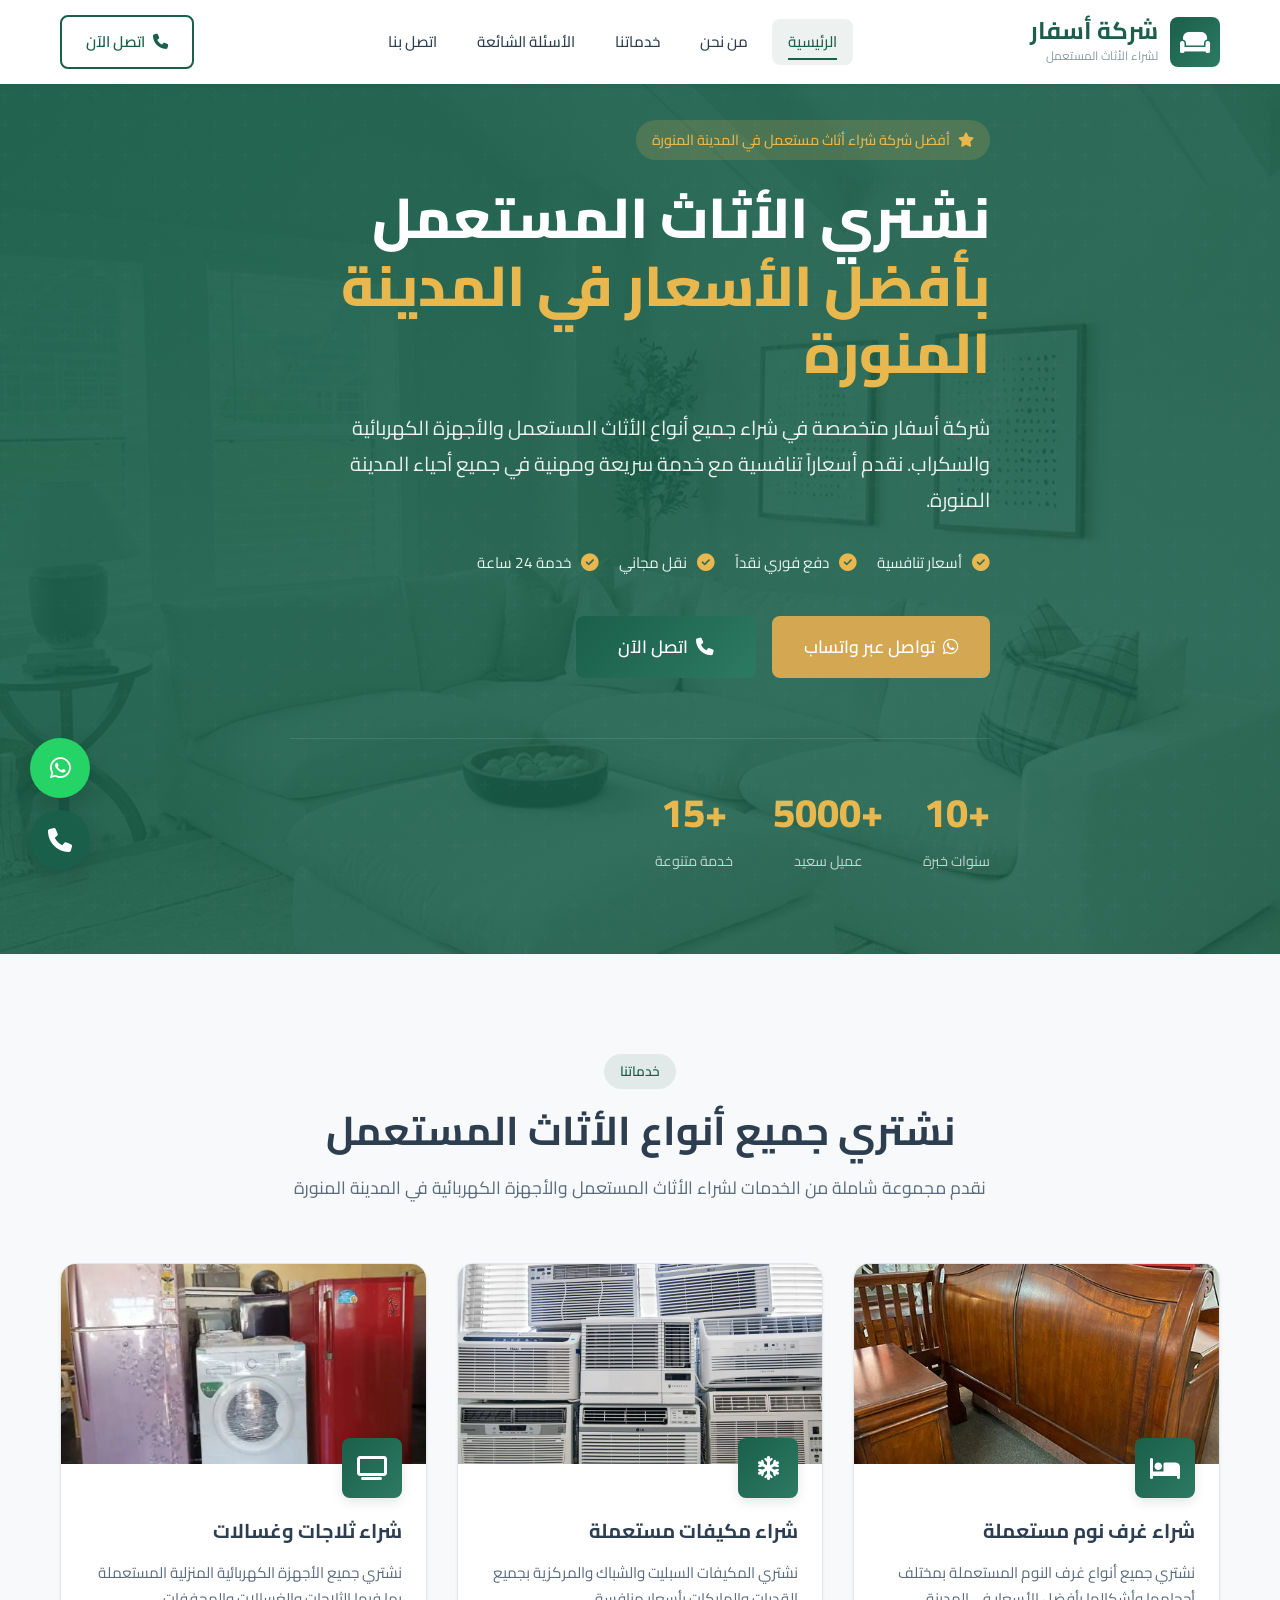
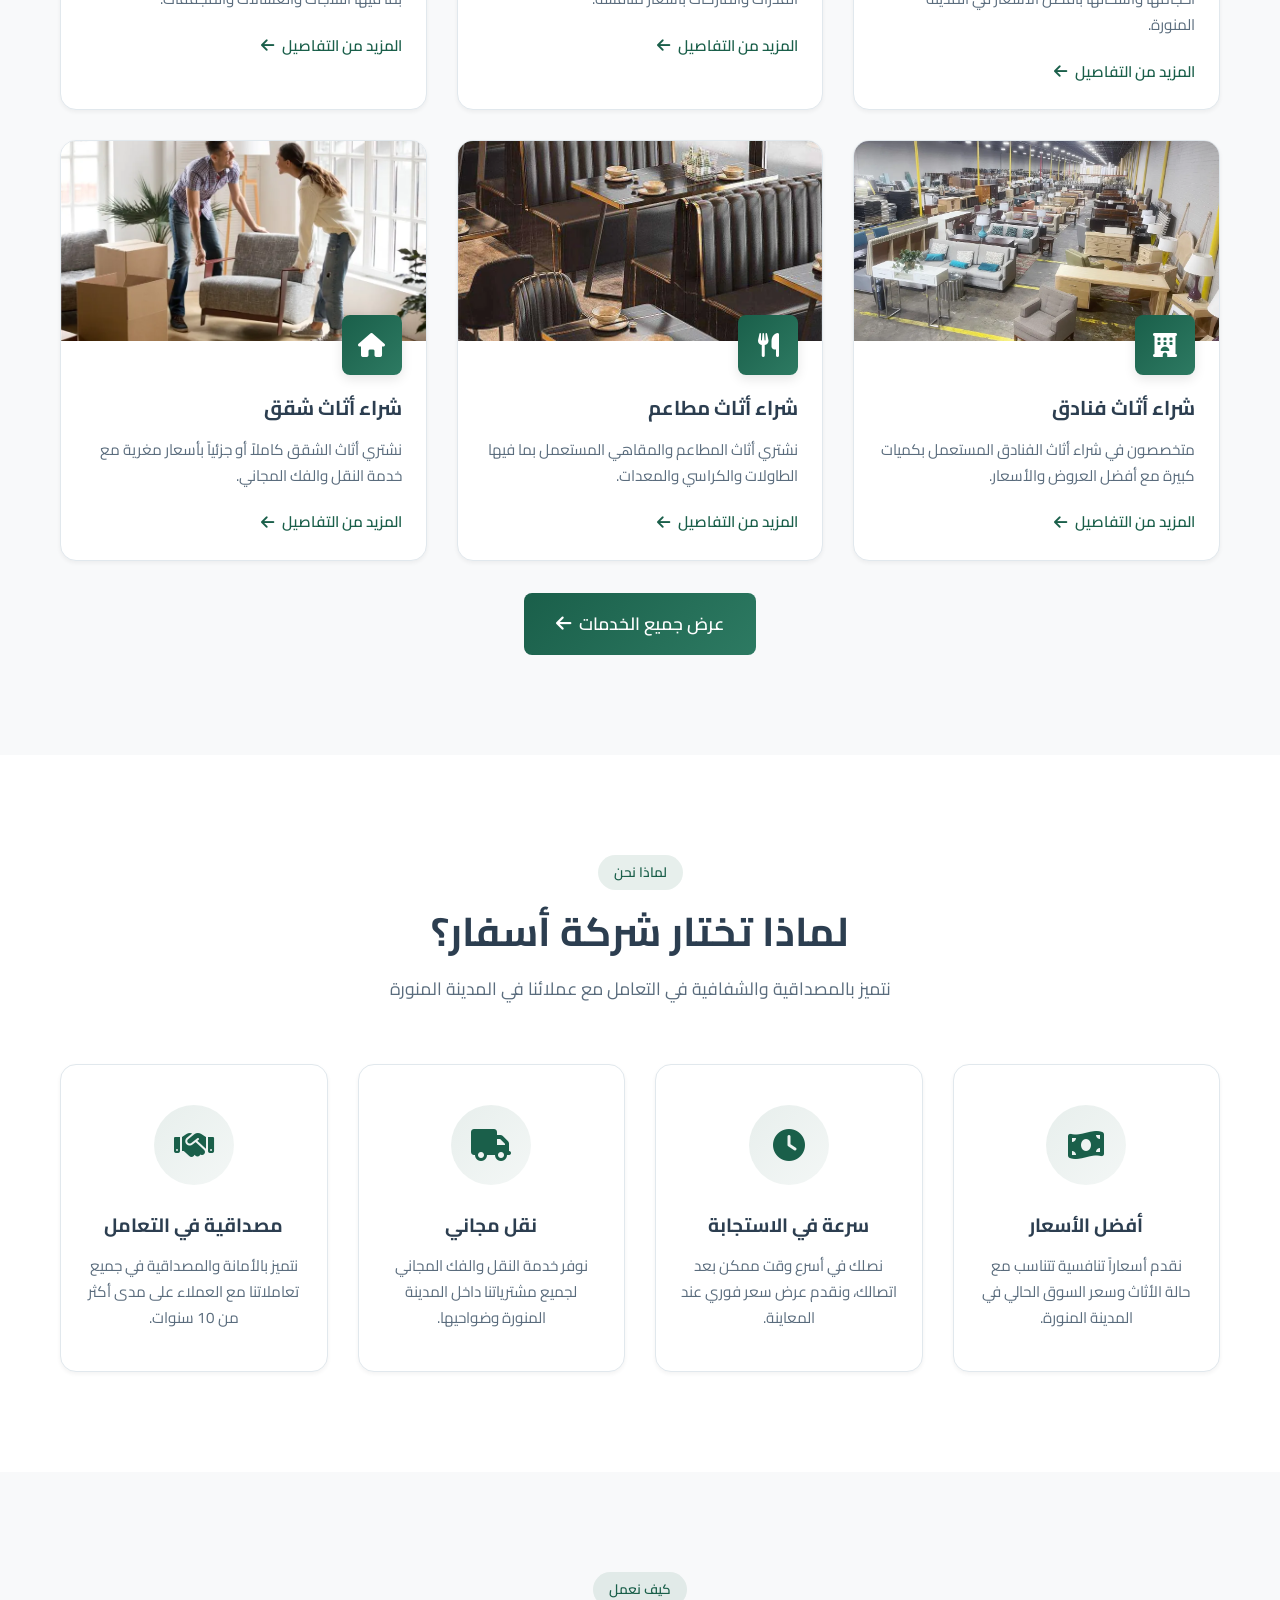
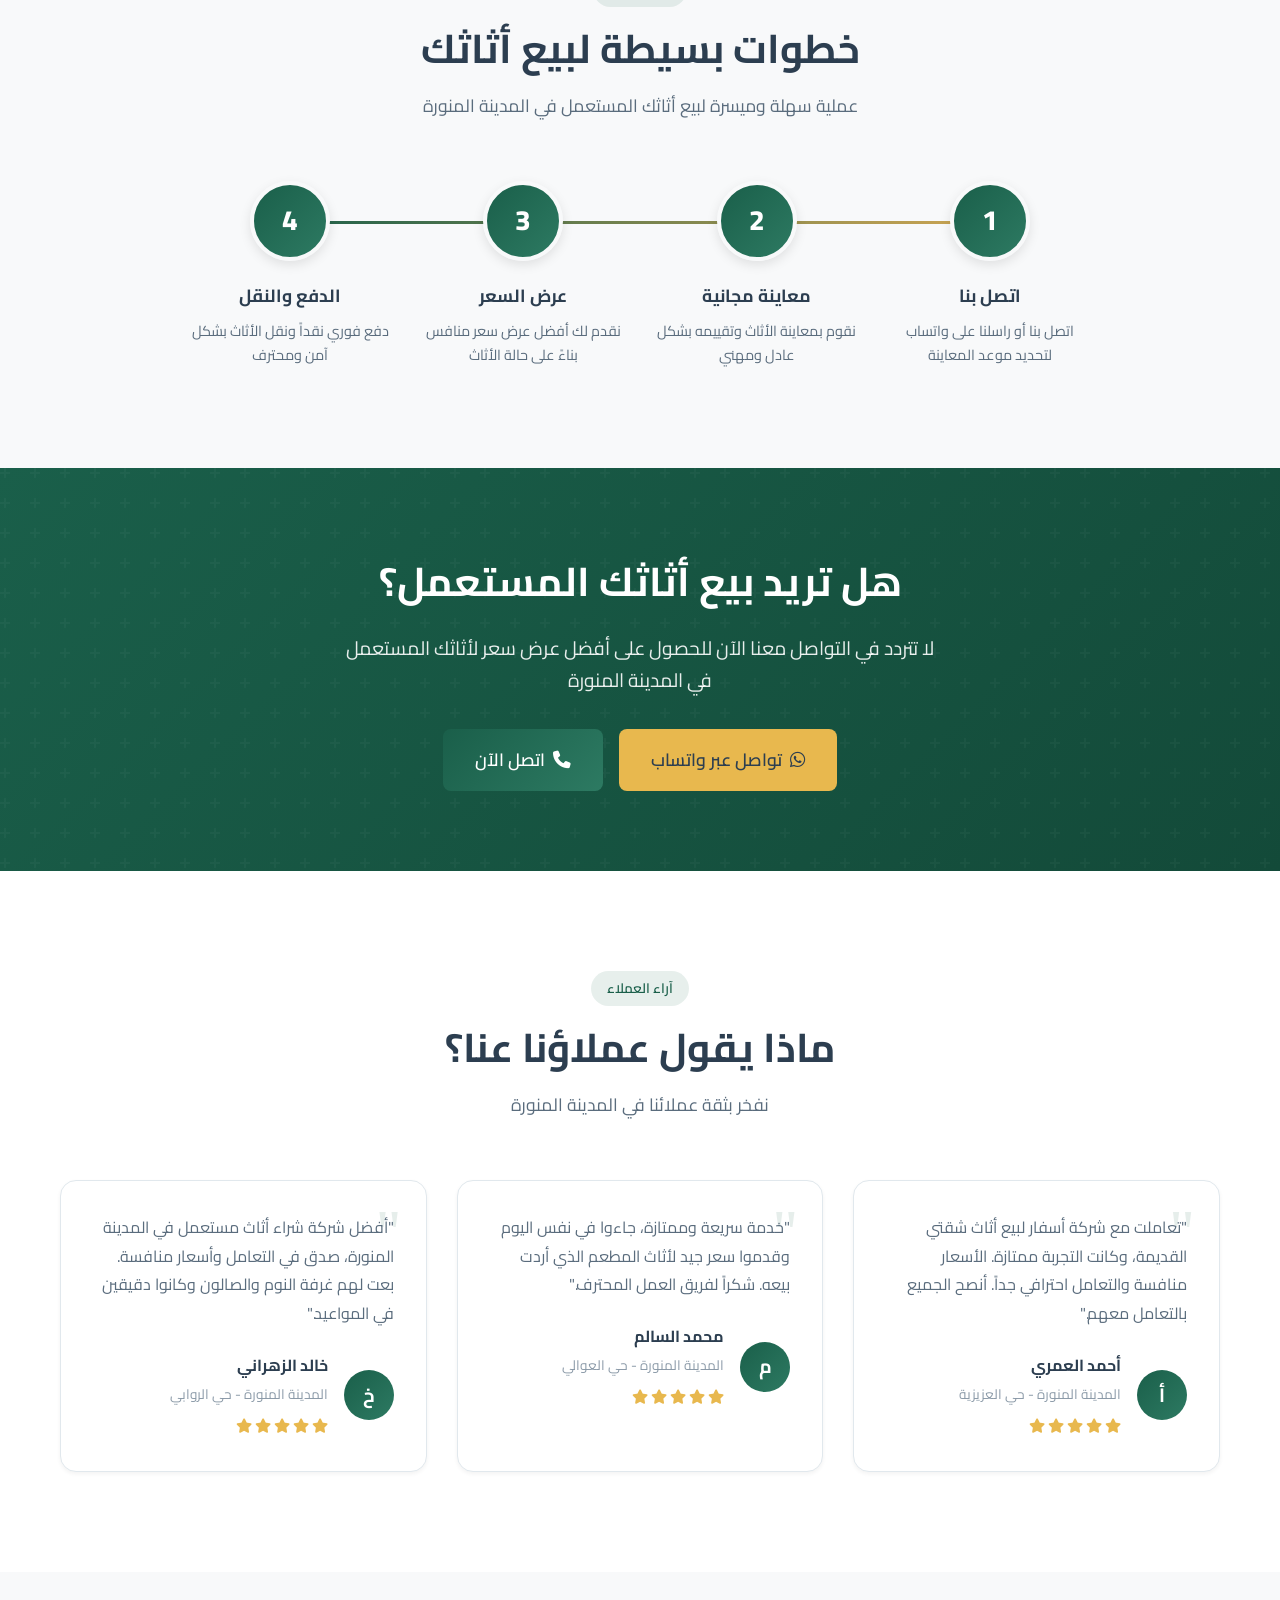
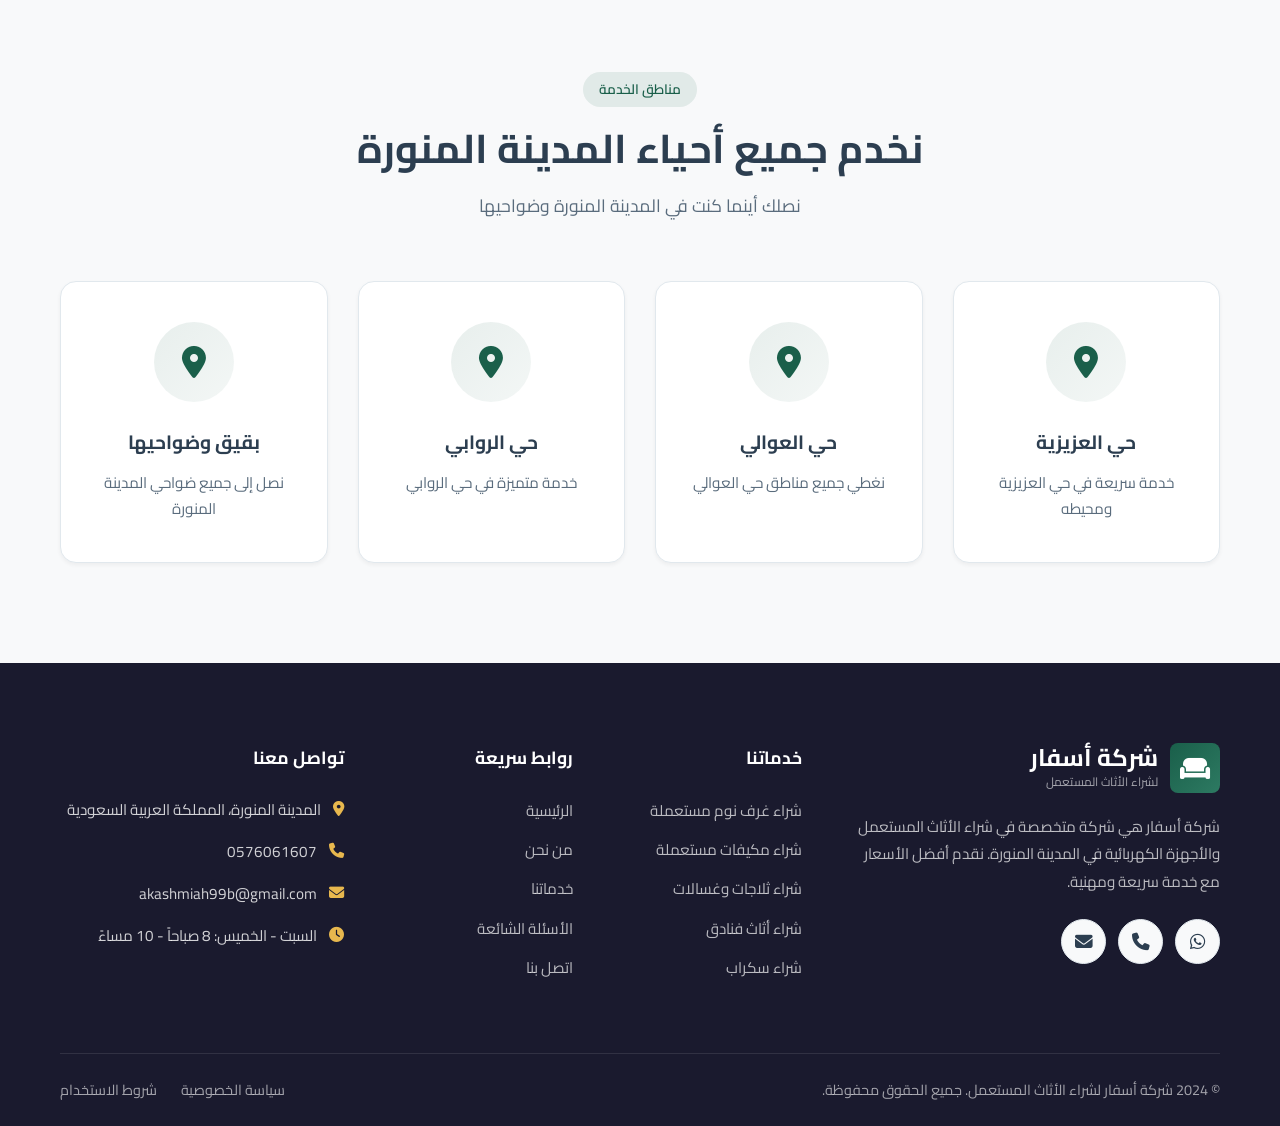
==== index.html @ 5efab9a1 "Uploaded by Sameh" ====
<!DOCTYPE html>

<html dir="rtl" lang="ar">
<head>
<!-- Basic Meta Tags -->
<meta charset="utf-8"/>
<meta content="width=device-width, initial-scale=1.0" name="viewport"/>
<meta content="شركة أسفار لشراء الأثاث المستعمل في المدينة المنورة - نشتري جميع أنواع الأثاث المستعمل والأجهزة الكهربائية بأفضل الأسعار. اتصل الآن للحصول على عرض سعر فوري." name="description"/>
<meta content="شراء أثاث مستعمل المدينة المنورة, شراء غرف نوم مستعملة, شراء مكيفات مستعملة, شراء ثلاجات, شراء أثاث فنادق, شراء سكراب, شركة أسفار" name="keywords"/>
<meta content="شركة أسفار لشراء الأثاث المستعمل" name="author"/>
<meta content="index, follow" name="robots"/>
<meta content="#1a5f4a" name="theme-color"/>
<!-- Canonical URL -->
<link href="https://asfar-furniture.com/" rel="canonical"/>
<!-- Hreflang -->
<link href="https://asfar-furniture.com/" hreflang="ar" rel="alternate"/>
<!-- Open Graph Meta Tags -->
<meta content="شركة أسفار | شراء الأثاث المستعمل في المدينة المنورة" property="og:title"/>
<meta content="نشتري جميع أنواع الأثاث المستعمل والأجهزة الكهربائية بأفضل الأسعار في المدينة المنورة. اتصل الآن للحصول على عرض سعر فوري." property="og:description"/>
<meta content="https://asfar-furniture.com/images/living-room-set.webp" property="og:image"/>
<meta content="https://asfar-furniture.com/" property="og:url"/>
<meta content="website" property="og:type"/>
<meta content="ar_SA" property="og:locale"/>
<meta content="شركة أسفار لشراء الأثاث المستعمل" property="og:site_name"/>
<!-- Twitter Card Meta Tags -->
<meta content="summary_large_image" name="twitter:card"/>
<meta content="شركة أسفار | شراء الأثاث المستعمل في المدينة المنورة" name="twitter:title"/>
<meta content="نشتري جميع أنواع الأثاث المستعمل والأجهزة الكهربائية بأفضل الأسعار في المدينة المنورة." name="twitter:description"/>
<meta content="https://asfar-furniture.com/images/living-room-set.webp" name="twitter:image"/>
<!-- Favicon -->
<link href="images/favicon-32x32.png" rel="icon" sizes="32x32" type="image/png"/>
<link href="images/favicon-16x16.png" rel="icon" sizes="16x16" type="image/png"/>
<link href="images/apple-touch-icon.png" rel="apple-touch-icon" sizes="180x180"/>
<link href="site.webmanifest" rel="manifest"/>
<!-- Title -->
<title>شركة أسفار | شراء الأثاث المستعمل في المدينة المنورة - أفضل الأسعار</title>
<!-- Google Fonts -->
<link href="https://fonts.googleapis.com" rel="preconnect"/>
<link crossorigin="" href="https://fonts.gstatic.com" rel="preconnect"/>
<link href="https://fonts.googleapis.com/css2?family=Cairo:wght@400;500;600;700;800&amp;display=swap" rel="stylesheet"/>
<!-- Font Awesome -->
<link href="https://cdnjs.cloudflare.com/ajax/libs/font-awesome/6.4.0/css/all.min.css" rel="stylesheet"/>
<!-- Stylesheet -->
<link href="css/style.css" rel="stylesheet"/>
<!-- Custom Font Styles -->
<style>
        body {
            font-family: 'Cairo', sans-serif;
        }
    </style>
<!-- Structured Data - LocalBusiness Schema -->
<script type="application/ld+json">
    {
        "@context": "https://schema.org",
        "@type": "LocalBusiness",
        "name": "شركة أسفار لشراء الأثاث المستعمل",
        "description": "نشتري جميع أنواع الأثاث المستعمل والأجهزة الكهربائية بأفضل الأسعار في المدينة المنورة",
        "url": "https://asfar-furniture.com",
        "telephone": "+966576061607",
        "email": "akashmiah99b@gmail.com",
        "address": {
            "@type": "PostalAddress",
            "addressLocality": "المدينة المنورة",
            "addressRegion": "منطقة المدينة المنورة",
            "addressCountry": "SA"
        },
        "geo": {
            "@type": "GeoCoordinates",
            "latitude": "24.5247",
            "longitude": "39.5692"
        },
        "image": "https://asfar-furniture.com/images/living-room-set.webp",
        "priceRange": "$$",
        "openingHours": "Mo-Sa 08:00-22:00",
        "areaServed": "المدينة المنورة وضواحيها",
        "serviceType": ["شراء الأثاث المستعمل", "شراء الأجهزة الكهربائية", "شراء السكراب"]
    }
    </script>
<!-- Structured Data - WebSite Schema -->
<script type="application/ld+json">
    {
        "@context": "https://schema.org",
        "@type": "WebSite",
        "name": "شركة أسفار لشراء الأثاث المستعمل",
        "url": "https://asfar-furniture.com",
    }
    </script>
</head>
<body>
<!-- Header -->
<header class="header">
<div class="container">
<div class="header-inner">
<a class="logo" href="index.html">
<div class="logo-icon">
<i class="fas fa-couch"></i>
</div>
<div class="logo-text">
<span class="logo-title">شركة أسفار</span>
<span class="logo-subtitle">لشراء الأثاث المستعمل</span>
</div>
</a>
<nav class="nav-menu">
<a class="nav-link active" href="index.html">الرئيسية</a>
<a class="nav-link" href="pages/about.html">من نحن</a>
<a class="nav-link" href="pages/services.html">خدماتنا</a>
<a class="nav-link" href="pages/faq.html">الأسئلة الشائعة</a>
<a class="nav-link" href="pages/contact.html">اتصل بنا</a>
</nav>
<div class="header-cta">
<a class="btn btn-outline" href="tel:+966576061607">
<i class="fas fa-phone"></i>
<span>اتصل الآن</span>
</a>
</div>
<button aria-label="فتح القائمة" class="menu-toggle">
<span></span>
<span></span>
<span></span>
</button>
</div>
</div>
</header>
<!-- Hero Section -->
<section class="hero">
<div class="container">
<div class="hero-content">
<div class="hero-badge">
<i class="fas fa-star"></i>
<span>أفضل شركة شراء أثاث مستعمل في المدينة المنورة</span>
</div>
<h1 class="hero-title">
                    نشتري الأثاث المستعمل<br/>
<span>بأفضل الأسعار في المدينة المنورة</span>
</h1>
<p class="hero-description">
                    شركة أسفار متخصصة في شراء جميع أنواع الأثاث المستعمل والأجهزة الكهربائية والسكراب. 
                    نقدم أسعاراً تنافسية مع خدمة سريعة ومهنية في جميع أحياء المدينة المنورة.
                </p>
<div class="hero-features">
<div class="hero-feature">
<i class="fas fa-check-circle"></i>
<span>أسعار تنافسية</span>
</div>
<div class="hero-feature">
<i class="fas fa-check-circle"></i>
<span>دفع فوري نقداً</span>
</div>
<div class="hero-feature">
<i class="fas fa-check-circle"></i>
<span>نقل مجاني</span>
</div>
<div class="hero-feature">
<i class="fas fa-check-circle"></i>
<span>خدمة 24 ساعة</span>
</div>
</div>
<div class="hero-buttons">
<a class="btn btn-secondary btn-large" href="https://wa.me/966576061607" target="_blank">
<i class="fab fa-whatsapp"></i>
<span>تواصل عبر واتساب</span>
</a>
<a class="btn btn-primary btn-large" href="tel:+966576061607">
<i class="fas fa-phone"></i>
<span>اتصل الآن</span>
</a>
</div>
<div class="hero-stats">
<div class="hero-stat">
<span class="hero-stat-number">+10</span>
<span class="hero-stat-label">سنوات خبرة</span>
</div>
<div class="hero-stat">
<span class="hero-stat-number">+5000</span>
<span class="hero-stat-label">عميل سعيد</span>
</div>
<div class="hero-stat">
<span class="hero-stat-number">+15</span>
<span class="hero-stat-label">خدمة متنوعة</span>
</div>
</div>
</div>
</div>
</section>
<!-- Services Section -->
<section class="section services-section" id="services">
<div class="container">
<div class="section-header animate-on-scroll">
<span class="section-label">خدماتنا</span>
<h2 class="section-title">نشتري جميع أنواع الأثاث المستعمل</h2>
<p class="section-description">
                    نقدم مجموعة شاملة من الخدمات لشراء الأثاث المستعمل والأجهزة الكهربائية في المدينة المنورة
                </p>
</div>
<div class="services-grid">
<!-- Service 1 -->
<article class="service-card animate-on-scroll">
<div class="service-image">
<img alt="شراء غرف نوم مستعملة في المدينة المنورة - شراء اثاث مستعمل في المدينة المنورة" height="200" src="images/bedroom-furniture.webp" width="400"/>
</div>
<div class="service-content">
<div class="service-icon">
<i class="fas fa-bed"></i>
</div>
<h3 class="service-title">شراء غرف نوم مستعملة</h3>
<p class="service-description">
                            نشتري جميع أنواع غرف النوم المستعملة بمختلف أحجامها وأشكالها بأفضل الأسعار في المدينة المنورة.
                        </p>
<a class="service-link" href="pages/bedroom-furniture.html">
<span>المزيد من التفاصيل</span>
<i class="fas fa-arrow-left"></i>
</a>
</div>
</article>
<!-- Service 2 -->
<article class="service-card animate-on-scroll">
<div class="service-image">
<img alt="شراء مكيفات مستعملة في المدينة المنورة - شراء اثاث مستعمل في المدينة المنورة" height="200" src="images/air-conditioners.webp" width="400"/>
</div>
<div class="service-content">
<div class="service-icon">
<i class="fas fa-snowflake"></i>
</div>
<h3 class="service-title">شراء مكيفات مستعملة</h3>
<p class="service-description">
                            نشتري المكيفات السبليت والشباك والمركزية بجميع القدرات والماركات بأسعار منافسة.
                        </p>
<a class="service-link" href="pages/air-conditioners.html">
<span>المزيد من التفاصيل</span>
<i class="fas fa-arrow-left"></i>
</a>
</div>
</article>
<!-- Service 3 -->
<article class="service-card animate-on-scroll">
<div class="service-image">
<img alt="شراء ثلاجات وغسالات مستعملة في المدينة المنورة - شراء اثاث مستعمل في المدينة المنورة" height="200" src="images/appliances.webp" width="400"/>
</div>
<div class="service-content">
<div class="service-icon">
<i class="fas fa-tv"></i>
</div>
<h3 class="service-title">شراء ثلاجات وغسالات</h3>
<p class="service-description">
                            نشتري جميع الأجهزة الكهربائية المنزلية المستعملة بما فيها الثلاجات والغسالات والمجففات.
                        </p>
<a class="service-link" href="pages/appliances.html">
<span>المزيد من التفاصيل</span>
<i class="fas fa-arrow-left"></i>
</a>
</div>
</article>
<!-- Service 4 -->
<article class="service-card animate-on-scroll">
<div class="service-image">
<img alt="شراء أثاث فنادق في المدينة المنورة - شراء اثاث مستعمل في المدينة المنورة" height="200" loading="lazy" src="images/hotel-furniture.webp" width="400"/>
</div>
<div class="service-content">
<div class="service-icon">
<i class="fas fa-hotel"></i>
</div>
<h3 class="service-title">شراء أثاث فنادق</h3>
<p class="service-description">
                            متخصصون في شراء أثاث الفنادق المستعمل بكميات كبيرة مع أفضل العروض والأسعار.
                        </p>
<a class="service-link" href="pages/hotel-furniture.html">
<span>المزيد من التفاصيل</span>
<i class="fas fa-arrow-left"></i>
</a>
</div>
</article>
<!-- Service 5 -->
<article class="service-card animate-on-scroll">
<div class="service-image">
<img alt="شراء أثاث مطاعم في المدينة المنورة - شراء اثاث مستعمل في المدينة المنورة" height="200" loading="lazy" src="images/restaurant-furniture.webp" width="400"/>
</div>
<div class="service-content">
<div class="service-icon">
<i class="fas fa-utensils"></i>
</div>
<h3 class="service-title">شراء أثاث مطاعم</h3>
<p class="service-description">
                            نشتري أثاث المطاعم والمقاهي المستعمل بما فيها الطاولات والكراسي والمعدات.
                        </p>
<a class="service-link" href="pages/restaurant-furniture.html">
<span>المزيد من التفاصيل</span>
<i class="fas fa-arrow-left"></i>
</a>
</div>
</article>
<!-- Service 6 -->
<article class="service-card animate-on-scroll">
<div class="service-image">
<img alt="شراء أثاث شقق في المدينة المنورة - شراء اثاث مستعمل في المدينة المنورة" height="200" loading="lazy" src="images/apartment-furniture.webp" width="400"/>
</div>
<div class="service-content">
<div class="service-icon">
<i class="fas fa-home"></i>
</div>
<h3 class="service-title">شراء أثاث شقق</h3>
<p class="service-description">
                            نشتري أثاث الشقق كاملاً أو جزئياً بأسعار مغرية مع خدمة النقل والفك المجاني.
                        </p>
<a class="service-link" href="pages/apartment-furniture.html">
<span>المزيد من التفاصيل</span>
<i class="fas fa-arrow-left"></i>
</a>
</div>
</article>
</div>
<div class="text-center mt-4">
<a class="btn btn-primary btn-large" href="pages/services.html">
<span>عرض جميع الخدمات</span>
<i class="fas fa-arrow-left"></i>
</a>
</div>
</div>
</section>
<!-- Why Choose Us Section -->
<section class="section">
<div class="container">
<div class="section-header animate-on-scroll">
<span class="section-label">لماذا نحن</span>
<h2 class="section-title">لماذا تختار شركة أسفار؟</h2>
<p class="section-description">
                    نتميز بالمصداقية والشفافية في التعامل مع عملائنا في المدينة المنورة
                </p>
</div>
<div class="why-us-grid">
<div class="why-us-card animate-on-scroll">
<div class="why-us-icon">
<i class="fas fa-money-bill-wave"></i>
</div>
<h3 class="why-us-title">أفضل الأسعار</h3>
<p class="why-us-description">
                        نقدم أسعاراً تنافسية تتناسب مع حالة الأثاث وسعر السوق الحالي في المدينة المنورة.
                    </p>
</div>
<div class="why-us-card animate-on-scroll">
<div class="why-us-icon">
<i class="fas fa-clock"></i>
</div>
<h3 class="why-us-title">سرعة في الاستجابة</h3>
<p class="why-us-description">
                        نصلك في أسرع وقت ممكن بعد اتصالك، ونقدم عرض سعر فوري عند المعاينة.
                    </p>
</div>
<div class="why-us-card animate-on-scroll">
<div class="why-us-icon">
<i class="fas fa-truck"></i>
</div>
<h3 class="why-us-title">نقل مجاني</h3>
<p class="why-us-description">
                        نوفر خدمة النقل والفك المجاني لجميع مشترياتنا داخل المدينة المنورة وضواحيها.
                    </p>
</div>
<div class="why-us-card animate-on-scroll">
<div class="why-us-icon">
<i class="fas fa-handshake"></i>
</div>
<h3 class="why-us-title">مصداقية في التعامل</h3>
<p class="why-us-description">
                        نتميز بالأمانة والمصداقية في جميع تعاملاتنا مع العملاء على مدى أكثر من 10 سنوات.
                    </p>
</div>
</div>
</div>
</section>
<!-- Process Section -->
<section class="section process-section">
<div class="container">
<div class="section-header animate-on-scroll">
<span class="section-label">كيف نعمل</span>
<h2 class="section-title">خطوات بسيطة لبيع أثاثك</h2>
<p class="section-description">
                    عملية سهلة وميسرة لبيع أثاثك المستعمل في المدينة المنورة
                </p>
</div>
<div class="process-steps">
<div class="process-step animate-on-scroll">
<div class="process-step-number">1</div>
<h3 class="process-step-title">اتصل بنا</h3>
<p class="process-step-description">اتصل بنا أو راسلنا على واتساب لتحديد موعد المعاينة</p>
</div>
<div class="process-step animate-on-scroll">
<div class="process-step-number">2</div>
<h3 class="process-step-title">معاينة مجانية</h3>
<p class="process-step-description">نقوم بمعاينة الأثاث وتقييمه بشكل عادل ومهني</p>
</div>
<div class="process-step animate-on-scroll">
<div class="process-step-number">3</div>
<h3 class="process-step-title">عرض السعر</h3>
<p class="process-step-description">نقدم لك أفضل عرض سعر منافس بناءً على حالة الأثاث</p>
</div>
<div class="process-step animate-on-scroll">
<div class="process-step-number">4</div>
<h3 class="process-step-title">الدفع والنقل</h3>
<p class="process-step-description">دفع فوري نقداً ونقل الأثاث بشكل آمن ومحترف</p>
</div>
</div>
</div>
</section>
<!-- CTA Section -->
<section class="cta-section">
<div class="container">
<div class="cta-content">
<h2 class="cta-title">هل تريد بيع أثاثك المستعمل؟</h2>
<p class="cta-description">
                    لا تتردد في التواصل معنا الآن للحصول على أفضل عرض سعر لأثاثك المستعمل في المدينة المنورة
                </p>
<div class="cta-buttons">
<a class="btn btn-secondary btn-large" href="https://wa.me/966576061607" target="_blank">
<i class="fab fa-whatsapp"></i>
<span>تواصل عبر واتساب</span>
</a>
<a class="btn btn-primary btn-large" href="tel:+966576061607">
<i class="fas fa-phone"></i>
<span>اتصل الآن</span>
</a>
</div>
</div>
</div>
</section>
<!-- Testimonials Section -->
<section class="section">
<div class="container">
<div class="section-header animate-on-scroll">
<span class="section-label">آراء العملاء</span>
<h2 class="section-title">ماذا يقول عملاؤنا عنا؟</h2>
<p class="section-description">
                    نفخر بثقة عملائنا في المدينة المنورة
                </p>
</div>
<div class="testimonials-grid">
<article class="testimonial-card animate-on-scroll">
<p class="testimonial-text">
                        "تعاملت مع شركة أسفار لبيع أثاث شقتي القديمة، وكانت التجربة ممتازة. الأسعار منافسة والتعامل احترافي جداً. أنصح الجميع بالتعامل معهم."
                    </p>
<div class="testimonial-author">
<div class="testimonial-avatar">أ</div>
<div class="testimonial-info">
<h4>أحمد العمري</h4>
<p>المدينة المنورة - حي العزيزية</p>
<div class="testimonial-rating">
<i class="fas fa-star"></i>
<i class="fas fa-star"></i>
<i class="fas fa-star"></i>
<i class="fas fa-star"></i>
<i class="fas fa-star"></i>
</div>
</div>
</div>
</article>
<article class="testimonial-card animate-on-scroll">
<p class="testimonial-text">
                        "خدمة سريعة وممتازة، جاءوا في نفس اليوم وقدموا سعر جيد لأثاث المطعم الذي أردت بيعه. شكراً لفريق العمل المحترف."
                    </p>
<div class="testimonial-author">
<div class="testimonial-avatar">م</div>
<div class="testimonial-info">
<h4>محمد السالم</h4>
<p>المدينة المنورة - حي العوالي</p>
<div class="testimonial-rating">
<i class="fas fa-star"></i>
<i class="fas fa-star"></i>
<i class="fas fa-star"></i>
<i class="fas fa-star"></i>
<i class="fas fa-star"></i>
</div>
</div>
</div>
</article>
<article class="testimonial-card animate-on-scroll">
<p class="testimonial-text">
                        "أفضل شركة شراء أثاث مستعمل في المدينة المنورة، صدق في التعامل وأسعار منافسة. بعت لهم غرفة النوم والصالون وكانوا دقيقين في المواعيد."
                    </p>
<div class="testimonial-author">
<div class="testimonial-avatar">خ</div>
<div class="testimonial-info">
<h4>خالد الزهراني</h4>
<p>المدينة المنورة - حي الروابي</p>
<div class="testimonial-rating">
<i class="fas fa-star"></i>
<i class="fas fa-star"></i>
<i class="fas fa-star"></i>
<i class="fas fa-star"></i>
<i class="fas fa-star"></i>
</div>
</div>
</div>
</article>
</div>
</div>
</section>
<!-- Coverage Areas Section -->
<section class="section" style="background: var(--bg-light);">
<div class="container">
<div class="section-header animate-on-scroll">
<span class="section-label">مناطق الخدمة</span>
<h2 class="section-title">نخدم جميع أحياء المدينة المنورة</h2>
<p class="section-description">
                    نصلك أينما كنت في المدينة المنورة وضواحيها
                </p>
</div>
<div class="why-us-grid">
<div class="why-us-card animate-on-scroll">
<div class="why-us-icon">
<i class="fas fa-map-marker-alt"></i>
</div>
<h3 class="why-us-title">حي العزيزية</h3>
<p class="why-us-description">خدمة سريعة في حي العزيزية ومحيطه</p>
</div>
<div class="why-us-card animate-on-scroll">
<div class="why-us-icon">
<i class="fas fa-map-marker-alt"></i>
</div>
<h3 class="why-us-title">حي العوالي</h3>
<p class="why-us-description">نغطي جميع مناطق حي العوالي</p>
</div>
<div class="why-us-card animate-on-scroll">
<div class="why-us-icon">
<i class="fas fa-map-marker-alt"></i>
</div>
<h3 class="why-us-title">حي الروابي</h3>
<p class="why-us-description">خدمة متميزة في حي الروابي</p>
</div>
<div class="why-us-card animate-on-scroll">
<div class="why-us-icon">
<i class="fas fa-map-marker-alt"></i>
</div>
<h3 class="why-us-title">بقيق وضواحيها</h3>
<p class="why-us-description">نصل إلى جميع ضواحي المدينة المنورة</p>
</div>
</div>
</div>
</section>
<!-- Footer -->
<footer class="footer">
<div class="container">
<div class="footer-grid">
<div>
<div class="footer-logo">
<a class="logo" href="index.html">
<div class="logo-icon">
<i class="fas fa-couch"></i>
</div>
<div class="logo-text">
<span class="logo-title">شركة أسفار</span>
<span class="logo-subtitle">لشراء الأثاث المستعمل</span>
</div>
</a>
</div>
<p class="footer-description">
                        شركة أسفار هي شركة متخصصة في شراء الأثاث المستعمل والأجهزة الكهربائية في المدينة المنورة. نقدم أفضل الأسعار مع خدمة سريعة ومهنية.
                    </p>
<div class="contact-social">
<a aria-label="واتساب" class="social-link" href="https://wa.me/966576061607" target="_blank">
<i class="fab fa-whatsapp"></i>
</a>
<a aria-label="هاتف" class="social-link" href="tel:+966576061607">
<i class="fas fa-phone"></i>
</a>
<a aria-label="بريد إلكتروني" class="social-link" href="mailto:akashmiah99b@gmail.com">
<i class="fas fa-envelope"></i>
</a>
</div>
</div>
<div>
<h4 class="footer-title">خدماتنا</h4>
<ul class="footer-links">
<li><a href="pages/bedroom-furniture.html">شراء غرف نوم مستعملة</a></li>
<li><a href="pages/air-conditioners.html">شراء مكيفات مستعملة</a></li>
<li><a href="pages/appliances.html">شراء ثلاجات وغسالات</a></li>
<li><a href="pages/hotel-furniture.html">شراء أثاث فنادق</a></li>
<li><a href="pages/scrap.html">شراء سكراب</a></li>
</ul>
</div>
<div>
<h4 class="footer-title">روابط سريعة</h4>
<ul class="footer-links">
<li><a href="index.html">الرئيسية</a></li>
<li><a href="pages/about.html">من نحن</a></li>
<li><a href="pages/services.html">خدماتنا</a></li>
<li><a href="pages/faq.html">الأسئلة الشائعة</a></li>
<li><a href="pages/contact.html">اتصل بنا</a></li>
</ul>
</div>
<div>
<h4 class="footer-title">تواصل معنا</h4>
<ul class="footer-contact">
<li>
<i class="fas fa-map-marker-alt"></i>
<span>المدينة المنورة، المملكة العربية السعودية</span>
</li>
<li>
<i class="fas fa-phone"></i>
<span>0576061607</span>
</li>
<li>
<i class="fas fa-envelope"></i>
<span>akashmiah99b@gmail.com</span>
</li>
<li>
<i class="fas fa-clock"></i>
<span>السبت - الخميس: 8 صباحاً - 10 مساءً</span>
</li>
</ul>
</div>
</div>
<div class="footer-bottom">
<p class="footer-copyright">
                    © 2024 شركة أسفار لشراء الأثاث المستعمل. جميع الحقوق محفوظة.
                </p>
<div class="footer-legal">
<a href="#">سياسة الخصوصية</a>
<a href="#">شروط الاستخدام</a>
</div>
</div>
</div>
</footer>
<!-- Floating Buttons -->
<div class="floating-buttons">
<a aria-label="تواصل عبر واتساب" class="floating-btn whatsapp" href="https://wa.me/966576061607" target="_blank">
<i class="fab fa-whatsapp"></i>
</a>
<a aria-label="اتصل بنا" class="floating-btn phone" href="tel:+966576061607">
<i class="fas fa-phone"></i>
</a>
</div>
<!-- Scripts -->
<script src="js/main.js"></script>
</body>
</html>
---- css/style.css ----
/* ============================================
   شركة أسفار لشراء الأثاث المستعمل - المدينة المنورة
   Main Stylesheet
   ============================================ */

/* CSS Variables */
:root {
    --primary-color: #1a5f4a;
    --primary-dark: #134a39;
    --primary-light: #2d7a62;
    --secondary-color: #d4a853;
    --secondary-dark: #b8923f;
    --accent-color: #e8b84e;
    --text-dark: #2c3e50;
    --text-light: #5a6c7d;
    --text-muted: #8b9aa8;
    --bg-light: #f8f9fa;
    --bg-white: #ffffff;
    --bg-dark: #1a1a2e;
    --border-color: #e1e8ed;
    --shadow-sm: 0 2px 4px rgba(0,0,0,0.05);
    --shadow-md: 0 4px 12px rgba(0,0,0,0.1);
    --shadow-lg: 0 8px 24px rgba(0,0,0,0.15);
    --transition: all 0.3s ease;
    --border-radius: 8px;
    --border-radius-lg: 16px;
}

/* Reset & Base */
* {
    margin: 0;
    padding: 0;
    box-sizing: border-box;
}

html {
    scroll-behavior: smooth;
    font-size: 16px;
}

body {
    font-family: 'Segoe UI', Tahoma, Geneva, Verdana, sans-serif;
    line-height: 1.7;
    color: var(--text-dark);
    background-color: var(--bg-white);
    direction: rtl;
    text-align: right;
}

a {
    text-decoration: none;
    color: inherit;
    transition: var(--transition);
}

img {
    max-width: 100%;
    height: auto;
    display: block;
}

ul {
    list-style: none;
}

.container {
    max-width: 1200px;
    margin: 0 auto;
    padding: 0 20px;
}

/* ============================================
   HEADER & NAVIGATION
   ============================================ */
.header {
    background: var(--bg-white);
    box-shadow: var(--shadow-sm);
    position: fixed;
    top: 0;
    left: 0;
    right: 0;
    z-index: 1000;
    transition: var(--transition);
}

.header.scrolled {
    box-shadow: var(--shadow-md);
}

.header-inner {
    display: flex;
    justify-content: space-between;
    align-items: center;
    padding: 15px 0;
}

.logo {
    display: flex;
    align-items: center;
    gap: 12px;
}

.logo-icon {
    width: 50px;
    height: 50px;
    background: linear-gradient(135deg, var(--primary-color), var(--primary-light));
    border-radius: var(--border-radius);
    display: flex;
    align-items: center;
    justify-content: center;
    color: white;
    font-size: 24px;
    font-weight: bold;
}

.logo-text {
    display: flex;
    flex-direction: column;
}

.logo-title {
    font-size: 1.5rem;
    font-weight: 700;
    color: var(--primary-color);
    line-height: 1.2;
}

.logo-subtitle {
    font-size: 0.75rem;
    color: var(--text-muted);
}

/* Navigation */
.nav-menu {
    display: flex;
    align-items: center;
    gap: 8px;
}

.nav-link {
    padding: 10px 16px;
    color: var(--text-dark);
    font-weight: 500;
    font-size: 0.95rem;
    border-radius: var(--border-radius);
    transition: var(--transition);
    position: relative;
}

.nav-link:hover,
.nav-link.active {
    color: var(--primary-color);
    background: rgba(26, 95, 74, 0.08);
}

.nav-link::after {
    content: '';
    position: absolute;
    bottom: 5px;
    right: 16px;
    left: 16px;
    height: 2px;
    background: var(--primary-color);
    transform: scaleX(0);
    transition: var(--transition);
}

.nav-link:hover::after,
.nav-link.active::after {
    transform: scaleX(1);
}

/* CTA Buttons in Header */
.header-cta {
    display: flex;
    align-items: center;
    gap: 12px;
}

.btn {
    display: inline-flex;
    align-items: center;
    justify-content: center;
    gap: 8px;
    padding: 12px 24px;
    font-size: 0.95rem;
    font-weight: 600;
    border-radius: var(--border-radius);
    border: none;
    cursor: pointer;
    transition: var(--transition);
    text-align: center;
}

.btn-primary {
    background: linear-gradient(135deg, var(--primary-color), var(--primary-light));
    color: white;
}

.btn-primary:hover {
    background: linear-gradient(135deg, var(--primary-dark), var(--primary-color));
    transform: translateY(-2px);
    box-shadow: var(--shadow-md);
}

.btn-secondary {
    background: var(--secondary-color);
    color: white;
}

.btn-secondary:hover {
    background: var(--secondary-dark);
    transform: translateY(-2px);
    box-shadow: var(--shadow-md);
}

.btn-outline {
    background: transparent;
    color: var(--primary-color);
    border: 2px solid var(--primary-color);
}

.btn-outline:hover {
    background: var(--primary-color);
    color: white;
}

.btn-whatsapp {
    background: #25d366;
    color: white;
}

.btn-whatsapp:hover {
    background: #128c7e;
    transform: translateY(-2px);
    box-shadow: var(--shadow-md);
}

.btn-large {
    padding: 16px 32px;
    font-size: 1.1rem;
}

/* Mobile Menu Toggle */
.menu-toggle {
    display: none;
    flex-direction: column;
    gap: 5px;
    padding: 10px;
    background: none;
    border: none;
    cursor: pointer;
    z-index: 1001;
}

.menu-toggle span {
    display: block;
    width: 25px;
    height: 3px;
    background: var(--text-dark);
    border-radius: 3px;
    transition: var(--transition);
}

.menu-toggle.active span:nth-child(1) {
    transform: rotate(45deg) translate(5px, 5px);
}

.menu-toggle.active span:nth-child(2) {
    opacity: 0;
}

.menu-toggle.active span:nth-child(3) {
    transform: rotate(-45deg) translate(7px, -6px);
}

/* ============================================
   HERO SECTION
   ============================================ */
.hero {
    min-height: 100vh;
    display: flex;
    align-items: center;
    background: linear-gradient(135deg, rgba(26, 95, 74, 0.95), rgba(26, 95, 74, 0.85)),
                url('../images/living-room-set.webp') center/cover no-repeat;
    padding: 120px 0 80px;
    position: relative;
    overflow: hidden;
}

.hero::before {
    content: '';
    position: absolute;
    top: 0;
    left: 0;
    right: 0;
    bottom: 0;
    background: url("data:image/svg+xml,%3Csvg width='60' height='60' viewBox='0 0 60 60' xmlns='http://www.w3.org/2000/svg'%3E%3Cg fill='none' fill-rule='evenodd'%3E%3Cg fill='%23ffffff' fill-opacity='0.03'%3E%3Cpath d='M36 34v-4h-2v4h-4v2h4v4h2v-4h4v-2h-4zm0-30V0h-2v4h-4v2h4v4h2V6h4V4h-4zM6 34v-4H4v4H0v2h4v4h2v-4h4v-2H6zM6 4V0H4v4H0v2h4v4h2V6h4V4H6z'/%3E%3C/g%3E%3C/g%3E%3C/svg%3E");
    opacity: 0.5;
}

.hero-content {
    position: relative;
    z-index: 1;
    max-width: 700px;
}

.hero-badge {
    display: inline-flex;
    align-items: center;
    gap: 8px;
    background: rgba(212, 168, 83, 0.2);
    color: var(--accent-color);
    padding: 8px 16px;
    border-radius: 50px;
    font-size: 0.9rem;
    font-weight: 500;
    margin-bottom: 24px;
}

.hero-title {
    font-size: 3.5rem;
    font-weight: 800;
    color: white;
    line-height: 1.2;
    margin-bottom: 24px;
}

.hero-title span {
    color: var(--accent-color);
}

.hero-description {
    font-size: 1.25rem;
    color: rgba(255, 255, 255, 0.9);
    margin-bottom: 32px;
    line-height: 1.8;
}

.hero-features {
    display: flex;
    flex-wrap: wrap;
    gap: 20px;
    margin-bottom: 40px;
}

.hero-feature {
    display: flex;
    align-items: center;
    gap: 10px;
    color: rgba(255, 255, 255, 0.9);
    font-size: 0.95rem;
}

.hero-feature i {
    color: var(--accent-color);
    font-size: 1.1rem;
}

.hero-buttons {
    display: flex;
    flex-wrap: wrap;
    gap: 16px;
}

.hero-buttons .btn {
    min-width: 180px;
}

/* Hero Stats */
.hero-stats {
    display: flex;
    gap: 40px;
    margin-top: 60px;
    padding-top: 40px;
    border-top: 1px solid rgba(255, 255, 255, 0.1);
}

.hero-stat {
    text-align: center;
}

.hero-stat-number {
    font-size: 2.5rem;
    font-weight: 800;
    color: var(--accent-color);
    display: block;
}

.hero-stat-label {
    font-size: 0.9rem;
    color: rgba(255, 255, 255, 0.7);
}

/* ============================================
   SECTIONS GENERAL
   ============================================ */
.section {
    padding: 100px 0;
}

.section-header {
    text-align: center;
    max-width: 700px;
    margin: 0 auto 60px;
}

.section-label {
    display: inline-block;
    background: rgba(26, 95, 74, 0.1);
    color: var(--primary-color);
    padding: 6px 16px;
    border-radius: 50px;
    font-size: 0.85rem;
    font-weight: 600;
    margin-bottom: 16px;
}

.section-title {
    font-size: 2.5rem;
    font-weight: 700;
    color: var(--text-dark);
    margin-bottom: 16px;
    line-height: 1.3;
}

.section-description {
    font-size: 1.1rem;
    color: var(--text-light);
}

/* ============================================
   SERVICES SECTION
   ============================================ */
.services-section {
    background: var(--bg-light);
}

.services-grid {
    display: grid;
    grid-template-columns: repeat(auto-fit, minmax(300px, 1fr));
    gap: 30px;
}

.service-card {
    background: var(--bg-white);
    border-radius: var(--border-radius-lg);
    overflow: hidden;
    box-shadow: var(--shadow-sm);
    transition: var(--transition);
    border: 1px solid var(--border-color);
}

.service-card:hover {
    transform: translateY(-8px);
    box-shadow: var(--shadow-lg);
}

.service-image {
    height: 200px;
    overflow: hidden;
}

.service-image img {
    width: 100%;
    height: 100%;
    object-fit: cover;
    transition: var(--transition);
}

.service-card:hover .service-image img {
    transform: scale(1.05);
}

.service-content {
    padding: 24px;
}

.service-icon {
    width: 60px;
    height: 60px;
    background: linear-gradient(135deg, var(--primary-color), var(--primary-light));
    border-radius: var(--border-radius);
    display: flex;
    align-items: center;
    justify-content: center;
    color: white;
    font-size: 1.5rem;
    margin-bottom: 16px;
    margin-top: -50px;
    position: relative;
    z-index: 1;
    box-shadow: var(--shadow-md);
}

.service-title {
    font-size: 1.25rem;
    font-weight: 700;
    color: var(--text-dark);
    margin-bottom: 12px;
}

.service-description {
    font-size: 0.95rem;
    color: var(--text-light);
    margin-bottom: 20px;
    line-height: 1.7;
}

.service-link {
    display: inline-flex;
    align-items: center;
    gap: 8px;
    color: var(--primary-color);
    font-weight: 600;
    font-size: 0.95rem;
}

.service-link:hover {
    color: var(--primary-dark);
    gap: 12px;
}

/* ============================================
   WHY CHOOSE US SECTION
   ============================================ */
.why-us-grid {
    display: grid;
    grid-template-columns: repeat(auto-fit, minmax(250px, 1fr));
    gap: 30px;
}

.why-us-card {
    text-align: center;
    padding: 40px 24px;
    background: var(--bg-white);
    border-radius: var(--border-radius-lg);
    box-shadow: var(--shadow-sm);
    border: 1px solid var(--border-color);
    transition: var(--transition);
}

.why-us-card:hover {
    transform: translateY(-5px);
    box-shadow: var(--shadow-md);
    border-color: var(--primary-color);
}

.why-us-icon {
    width: 80px;
    height: 80px;
    background: linear-gradient(135deg, rgba(26, 95, 74, 0.1), rgba(26, 95, 74, 0.05));
    border-radius: 50%;
    display: flex;
    align-items: center;
    justify-content: center;
    margin: 0 auto 24px;
    color: var(--primary-color);
    font-size: 2rem;
}

.why-us-title {
    font-size: 1.2rem;
    font-weight: 700;
    color: var(--text-dark);
    margin-bottom: 12px;
}

.why-us-description {
    font-size: 0.95rem;
    color: var(--text-light);
    line-height: 1.7;
}

/* ============================================
   PROCESS SECTION
   ============================================ */
.process-section {
    background: var(--bg-light);
}

.process-steps {
    display: flex;
    justify-content: space-between;
    position: relative;
    max-width: 900px;
    margin: 0 auto;
}

.process-steps::before {
    content: '';
    position: absolute;
    top: 40px;
    right: 80px;
    left: 80px;
    height: 3px;
    background: linear-gradient(90deg, var(--primary-color), var(--secondary-color));
    z-index: 0;
}

.process-step {
    text-align: center;
    position: relative;
    z-index: 1;
    flex: 1;
    max-width: 200px;
}

.process-step-number {
    width: 80px;
    height: 80px;
    background: linear-gradient(135deg, var(--primary-color), var(--primary-light));
    border-radius: 50%;
    display: flex;
    align-items: center;
    justify-content: center;
    margin: 0 auto 20px;
    color: white;
    font-size: 1.75rem;
    font-weight: 800;
    box-shadow: var(--shadow-md);
    border: 4px solid var(--bg-light);
}

.process-step-title {
    font-size: 1.1rem;
    font-weight: 700;
    color: var(--text-dark);
    margin-bottom: 8px;
}

.process-step-description {
    font-size: 0.9rem;
    color: var(--text-light);
}

/* ============================================
   CTA SECTION
   ============================================ */
.cta-section {
    background: linear-gradient(135deg, var(--primary-color), var(--primary-dark));
    padding: 80px 0;
    position: relative;
    overflow: hidden;
}

.cta-section::before {
    content: '';
    position: absolute;
    top: 0;
    left: 0;
    right: 0;
    bottom: 0;
    background: url("data:image/svg+xml,%3Csvg width='60' height='60' viewBox='0 0 60 60' xmlns='http://www.w3.org/2000/svg'%3E%3Cg fill='none' fill-rule='evenodd'%3E%3Cg fill='%23ffffff' fill-opacity='0.03'%3E%3Cpath d='M36 34v-4h-2v4h-4v2h4v4h2v-4h4v-2h-4zm0-30V0h-2v4h-4v2h4v4h2V6h4V4h-4zM6 34v-4H4v4H0v2h4v4h2v-4h4v-2H6zM6 4V0H4v4H0v2h4v4h2V6h4V4H6z'/%3E%3C/g%3E%3C/g%3E%3C/svg%3E");
}

.cta-content {
    text-align: center;
    position: relative;
    z-index: 1;
}

.cta-title {
    font-size: 2.5rem;
    font-weight: 700;
    color: white;
    margin-bottom: 16px;
}

.cta-description {
    font-size: 1.2rem;
    color: rgba(255, 255, 255, 0.9);
    margin-bottom: 32px;
    max-width: 600px;
    margin-left: auto;
    margin-right: auto;
}

.cta-buttons {
    display: flex;
    justify-content: center;
    gap: 16px;
    flex-wrap: wrap;
}

.cta-buttons .btn-secondary {
    background: var(--accent-color);
    color: var(--text-dark);
}

.cta-buttons .btn-secondary:hover {
    background: #f5c96a;
}

/* ============================================
   TESTIMONIALS SECTION
   ============================================ */
.testimonials-grid {
    display: grid;
    grid-template-columns: repeat(auto-fit, minmax(300px, 1fr));
    gap: 30px;
}

.testimonial-card {
    background: var(--bg-white);
    padding: 32px;
    border-radius: var(--border-radius-lg);
    box-shadow: var(--shadow-sm);
    border: 1px solid var(--border-color);
    position: relative;
}

.testimonial-card::before {
    content: '"';
    position: absolute;
    top: 20px;
    right: 24px;
    font-size: 4rem;
    color: var(--primary-color);
    opacity: 0.1;
    font-family: Georgia, serif;
    line-height: 1;
}

.testimonial-text {
    font-size: 1rem;
    color: var(--text-light);
    line-height: 1.8;
    margin-bottom: 24px;
    position: relative;
    z-index: 1;
}

.testimonial-author {
    display: flex;
    align-items: center;
    gap: 16px;
}

.testimonial-avatar {
    width: 50px;
    height: 50px;
    background: linear-gradient(135deg, var(--primary-color), var(--primary-light));
    border-radius: 50%;
    display: flex;
    align-items: center;
    justify-content: center;
    color: white;
    font-weight: 700;
    font-size: 1.2rem;
}

.testimonial-info h4 {
    font-size: 1rem;
    font-weight: 700;
    color: var(--text-dark);
    margin-bottom: 4px;
}

.testimonial-info p {
    font-size: 0.85rem;
    color: var(--text-muted);
}

.testimonial-rating {
    color: var(--accent-color);
    margin-top: 8px;
    font-size: 0.9rem;
}

/* ============================================
   FAQ SECTION
   ============================================ */
.faq-section {
    background: var(--bg-light);
}

.faq-list {
    max-width: 800px;
    margin: 0 auto;
}

.faq-item {
    background: var(--bg-white);
    border-radius: var(--border-radius);
    margin-bottom: 16px;
    overflow: hidden;
    box-shadow: var(--shadow-sm);
    border: 1px solid var(--border-color);
}

.faq-question {
    width: 100%;
    padding: 20px 24px;
    background: none;
    border: none;
    text-align: right;
    font-size: 1.05rem;
    font-weight: 600;
    color: var(--text-dark);
    cursor: pointer;
    display: flex;
    justify-content: space-between;
    align-items: center;
    transition: var(--transition);
}

.faq-question:hover {
    background: rgba(26, 95, 74, 0.02);
}

.faq-question i {
    color: var(--primary-color);
    transition: var(--transition);
}

.faq-item.active .faq-question i {
    transform: rotate(180deg);
}

.faq-answer {
    max-height: 0;
    overflow: hidden;
    transition: max-height 0.3s ease;
}

.faq-item.active .faq-answer {
    max-height: 500px;
}

.faq-answer-content {
    padding: 0 24px 20px;
    font-size: 0.95rem;
    color: var(--text-light);
    line-height: 1.8;
}

/* ============================================
   CONTACT SECTION
   ============================================ */
.contact-grid {
    display: grid;
    grid-template-columns: 1fr 1fr;
    gap: 60px;
    align-items: start;
}

.contact-info h3 {
    font-size: 1.5rem;
    font-weight: 700;
    color: var(--text-dark);
    margin-bottom: 24px;
}

.contact-details {
    margin-bottom: 32px;
}

.contact-item {
    display: flex;
    align-items: flex-start;
    gap: 16px;
    margin-bottom: 20px;
}

.contact-icon {
    width: 50px;
    height: 50px;
    background: rgba(26, 95, 74, 0.1);
    border-radius: var(--border-radius);
    display: flex;
    align-items: center;
    justify-content: center;
    color: var(--primary-color);
    font-size: 1.2rem;
    flex-shrink: 0;
}

.contact-text h4 {
    font-size: 1rem;
    font-weight: 700;
    color: var(--text-dark);
    margin-bottom: 4px;
}

.contact-text p {
    font-size: 0.95rem;
    color: var(--text-light);
}

.contact-social {
    display: flex;
    gap: 12px;
}

.social-link {
    width: 45px;
    height: 45px;
    background: var(--bg-light);
    border-radius: 50%;
    display: flex;
    align-items: center;
    justify-content: center;
    color: var(--text-dark);
    font-size: 1.1rem;
    transition: var(--transition);
    border: 1px solid var(--border-color);
}

.social-link:hover {
    background: var(--primary-color);
    color: white;
    border-color: var(--primary-color);
}

/* Contact Form */
.contact-form {
    background: var(--bg-white);
    padding: 40px;
    border-radius: var(--border-radius-lg);
    box-shadow: var(--shadow-md);
    border: 1px solid var(--border-color);
}

.form-group {
    margin-bottom: 20px;
}

.form-label {
    display: block;
    font-size: 0.95rem;
    font-weight: 600;
    color: var(--text-dark);
    margin-bottom: 8px;
}

.form-input,
.form-textarea {
    width: 100%;
    padding: 14px 16px;
    border: 1px solid var(--border-color);
    border-radius: var(--border-radius);
    font-size: 1rem;
    font-family: inherit;
    transition: var(--transition);
    background: var(--bg-white);
}

.form-input:focus,
.form-textarea:focus {
    outline: none;
    border-color: var(--primary-color);
    box-shadow: 0 0 0 3px rgba(26, 95, 74, 0.1);
}

.form-textarea {
    min-height: 120px;
    resize: vertical;
}

/* ============================================
   FOOTER
   ============================================ */
.footer {
    background: var(--bg-dark);
    color: rgba(255, 255, 255, 0.8);
    padding: 80px 0 0;
}

.footer-grid {
    display: grid;
    grid-template-columns: 2fr 1fr 1fr 1.5fr;
    gap: 40px;
    margin-bottom: 60px;
}

.footer-logo {
    margin-bottom: 20px;
}

.footer-logo .logo-title {
    color: white;
}

.footer-logo .logo-subtitle {
    color: rgba(255, 255, 255, 0.6);
}

.footer-description {
    font-size: 0.95rem;
    line-height: 1.8;
    margin-bottom: 24px;
    color: rgba(255, 255, 255, 0.7);
}

.footer-title {
    font-size: 1.1rem;
    font-weight: 700;
    color: white;
    margin-bottom: 24px;
}

.footer-links li {
    margin-bottom: 12px;
}

.footer-links a {
    color: rgba(255, 255, 255, 0.7);
    font-size: 0.95rem;
    transition: var(--transition);
}

.footer-links a:hover {
    color: var(--accent-color);
    padding-right: 5px;
}

.footer-contact li {
    display: flex;
    align-items: flex-start;
    gap: 12px;
    margin-bottom: 16px;
    font-size: 0.95rem;
}

.footer-contact i {
    color: var(--accent-color);
    margin-top: 4px;
}

.footer-bottom {
    border-top: 1px solid rgba(255, 255, 255, 0.1);
    padding: 24px 0;
    display: flex;
    justify-content: space-between;
    align-items: center;
    flex-wrap: wrap;
    gap: 16px;
}

.footer-copyright {
    font-size: 0.9rem;
    color: rgba(255, 255, 255, 0.6);
}

.footer-legal {
    display: flex;
    gap: 24px;
}

.footer-legal a {
    font-size: 0.9rem;
    color: rgba(255, 255, 255, 0.6);
}

.footer-legal a:hover {
    color: var(--accent-color);
}

/* ============================================
   PAGE HEADER (Inner Pages)
   ============================================ */
.page-header {
    background: linear-gradient(135deg, var(--primary-color), var(--primary-dark));
    padding: 160px 0 80px;
    text-align: center;
    position: relative;
    overflow: hidden;
}

.page-header::before {
    content: '';
    position: absolute;
    top: 0;
    left: 0;
    right: 0;
    bottom: 0;
    background: url("data:image/svg+xml,%3Csvg width='60' height='60' viewBox='0 0 60 60' xmlns='http://www.w3.org/2000/svg'%3E%3Cg fill='none' fill-rule='evenodd'%3E%3Cg fill='%23ffffff' fill-opacity='0.03'%3E%3Cpath d='M36 34v-4h-2v4h-4v2h4v4h2v-4h4v-2h-4zm0-30V0h-2v4h-4v2h4v4h2V6h4V4h-4zM6 34v-4H4v4H0v2h4v4h2v-4h4v-2H6zM6 4V0H4v4H0v2h4v4h2V6h4V4H6z'/%3E%3C/g%3E%3C/g%3E%3C/svg%3E");
}

.page-header-content {
    position: relative;
    z-index: 1;
}

.page-title {
    font-size: 3rem;
    font-weight: 800;
    color: white;
    margin-bottom: 16px;
}

.page-description {
    font-size: 1.2rem;
    color: rgba(255, 255, 255, 0.9);
    max-width: 600px;
    margin: 0 auto;
}

.breadcrumbs {
    display: flex;
    justify-content: center;
    gap: 12px;
    margin-top: 24px;
    font-size: 0.9rem;
    color: rgba(255, 255, 255, 0.7);
}

.breadcrumbs a {
    color: rgba(255, 255, 255, 0.9);
}

.breadcrumbs a:hover {
    color: var(--accent-color);
}

.breadcrumbs span {
    color: rgba(255, 255, 255, 0.5);
}

/* ============================================
   ABOUT PAGE
   ============================================ */
.about-grid {
    display: grid;
    grid-template-columns: 1fr 1fr;
    gap: 60px;
    align-items: center;
}

.about-image {
    position: relative;
}

.about-image img {
    border-radius: var(--border-radius-lg);
    box-shadow: var(--shadow-lg);
}

.about-image-badge {
    position: absolute;
    bottom: -20px;
    left: -20px;
    background: var(--accent-color);
    color: var(--text-dark);
    padding: 20px 30px;
    border-radius: var(--border-radius);
    text-align: center;
    box-shadow: var(--shadow-md);
}

.about-image-badge-number {
    font-size: 2.5rem;
    font-weight: 800;
    display: block;
    line-height: 1;
}

.about-image-badge-text {
    font-size: 0.9rem;
    font-weight: 600;
}

.about-content h2 {
    font-size: 2rem;
    font-weight: 700;
    color: var(--text-dark);
    margin-bottom: 20px;
}

.about-content p {
    font-size: 1rem;
    color: var(--text-light);
    line-height: 1.8;
    margin-bottom: 20px;
}

.about-features {
    margin-top: 32px;
}

.about-feature {
    display: flex;
    align-items: center;
    gap: 12px;
    margin-bottom: 16px;
}

.about-feature i {
    color: var(--primary-color);
    font-size: 1.2rem;
}

/* Stats Section */
.stats-section {
    background: var(--bg-light);
}

.stats-grid {
    display: grid;
    grid-template-columns: repeat(4, 1fr);
    gap: 30px;
}

.stat-card {
    text-align: center;
    padding: 40px 24px;
    background: var(--bg-white);
    border-radius: var(--border-radius-lg);
    box-shadow: var(--shadow-sm);
    border: 1px solid var(--border-color);
}

.stat-number {
    font-size: 3rem;
    font-weight: 800;
    color: var(--primary-color);
    display: block;
    line-height: 1;
    margin-bottom: 8px;
}

.stat-label {
    font-size: 1rem;
    color: var(--text-light);
}

/* ============================================
   SERVICE DETAIL PAGE
   ============================================ */
.service-detail-grid {
    display: grid;
    grid-template-columns: 1fr 1fr;
    gap: 60px;
    align-items: start;
}

.service-detail-image {
    border-radius: var(--border-radius-lg);
    overflow: hidden;
    box-shadow: var(--shadow-lg);
}

.service-detail-image img {
    width: 100%;
    height: auto;
}

.service-detail-content h2 {
    font-size: 2rem;
    font-weight: 700;
    color: var(--text-dark);
    margin-bottom: 20px;
}

.service-detail-content p {
    font-size: 1rem;
    color: var(--text-light);
    line-height: 1.8;
    margin-bottom: 20px;
}

.service-features-list {
    margin: 32px 0;
}

.service-features-list li {
    display: flex;
    align-items: center;
    gap: 12px;
    margin-bottom: 16px;
    font-size: 1rem;
    color: var(--text-dark);
}

.service-features-list i {
    color: var(--primary-color);
    width: 24px;
    height: 24px;
    background: rgba(26, 95, 74, 0.1);
    border-radius: 50%;
    display: flex;
    align-items: center;
    justify-content: center;
    font-size: 0.75rem;
    flex-shrink: 0;
}

.service-cta-box {
    background: var(--bg-light);
    padding: 32px;
    border-radius: var(--border-radius-lg);
    margin-top: 40px;
}

.service-cta-box h3 {
    font-size: 1.25rem;
    font-weight: 700;
    color: var(--text-dark);
    margin-bottom: 16px;
}

.service-cta-box p {
    margin-bottom: 20px;
}

/* Related Services */
.related-services {
    background: var(--bg-light);
}

/* ============================================
   FLOATING BUTTONS
   ============================================ */
.floating-buttons {
    position: fixed;
    bottom: 30px;
    left: 30px;
    z-index: 999;
    display: flex;
    flex-direction: column;
    gap: 12px;
}

.floating-btn {
    width: 60px;
    height: 60px;
    border-radius: 50%;
    display: flex;
    align-items: center;
    justify-content: center;
    color: white;
    font-size: 1.5rem;
    box-shadow: var(--shadow-lg);
    transition: var(--transition);
    animation: pulse 2s infinite;
}

.floating-btn:hover {
    transform: scale(1.1);
}

.floating-btn.whatsapp {
    background: #25d366;
}

.floating-btn.phone {
    background: var(--primary-color);
    animation-delay: 0.5s;
}

@keyframes pulse {
    0%, 100% {
        box-shadow: 0 4px 12px rgba(0,0,0,0.2);
    }
    50% {
        box-shadow: 0 4px 20px rgba(0,0,0,0.4);
    }
}

/* ============================================
   ANIMATIONS
   ============================================ */
@keyframes fadeInUp {
    from {
        opacity: 0;
        transform: translateY(30px);
    }
    to {
        opacity: 1;
        transform: translateY(0);
    }
}

.animate-on-scroll {
    opacity: 0;
    transform: translateY(30px);
    transition: opacity 0.6s ease, transform 0.6s ease;
}

.animate-on-scroll.animated {
    opacity: 1;
    transform: translateY(0);
}

/* ============================================
   RESPONSIVE DESIGN
   ============================================ */
@media (max-width: 1024px) {
    .hero-title {
        font-size: 2.8rem;
    }
    
    .footer-grid {
        grid-template-columns: 1fr 1fr;
    }
    
    .stats-grid {
        grid-template-columns: repeat(2, 1fr);
    }
}

@media (max-width: 768px) {
    /* Header Mobile */
    .menu-toggle {
        display: flex;
    }
    
    .nav-menu {
        position: fixed;
        top: 0;
        right: -100%;
        width: 80%;
        max-width: 350px;
        height: 100vh;
        background: var(--bg-white);
        flex-direction: column;
        padding: 100px 30px 30px;
        gap: 0;
        transition: right 0.3s ease;
        box-shadow: var(--shadow-lg);
        z-index: 999;
    }
    
    .nav-menu.active {
        right: 0;
    }
    
    .nav-link {
        width: 100%;
        padding: 15px;
        border-bottom: 1px solid var(--border-color);
    }
    
    .nav-link::after {
        display: none;
    }
    
    .header-cta {
        display: none;
    }
    
    /* Hero Mobile */
    .hero {
        padding: 140px 0 60px;
        min-height: auto;
    }
    
    .hero-title {
        font-size: 2rem;
    }
    
    .hero-description {
        font-size: 1rem;
    }
    
    .hero-stats {
        flex-direction: column;
        gap: 24px;
    }
    
    /* Section Mobile */
    .section {
        padding: 60px 0;
    }
    
    .section-title {
        font-size: 1.8rem;
    }
    
    /* Process Mobile */
    .process-steps {
        flex-direction: column;
        gap: 40px;
    }
    
    .process-steps::before {
        display: none;
    }
    
    .process-step {
        max-width: 100%;
    }
    
    /* Contact Mobile */
    .contact-grid {
        grid-template-columns: 1fr;
    }
    
    /* Footer Mobile */
    .footer-grid {
        grid-template-columns: 1fr;
        gap: 40px;
    }
    
    .footer-bottom {
        flex-direction: column;
        text-align: center;
    }
    
    /* Page Header Mobile */
    .page-title {
        font-size: 2rem;
    }
    
    /* About Mobile */
    .about-grid,
    .service-detail-grid {
        grid-template-columns: 1fr;
    }
    
    .about-image-badge {
        left: 10px;
        bottom: -10px;
        padding: 15px 20px;
    }
    
    /* Stats Mobile */
    .stats-grid {
        grid-template-columns: 1fr 1fr;
        gap: 16px;
    }
    
    .stat-card {
        padding: 24px 16px;
    }
    
    .stat-number {
        font-size: 2rem;
    }
    
    /* Floating Buttons Mobile */
    .floating-buttons {
        bottom: 20px;
        left: 20px;
    }
    
    .floating-btn {
        width: 50px;
        height: 50px;
        font-size: 1.2rem;
    }
}

@media (max-width: 480px) {
    .hero-title {
        font-size: 1.6rem;
    }
    
    .hero-buttons {
        flex-direction: column;
    }
    
    .hero-buttons .btn {
        width: 100%;
    }
    
    .cta-title {
        font-size: 1.8rem;
    }
    
    .cta-buttons {
        flex-direction: column;
    }
    
    .cta-buttons .btn {
        width: 100%;
    }
    
    .stats-grid {
        grid-template-columns: 1fr;
    }
    
    .contact-form {
        padding: 24px;
    }
}

/* ============================================
   UTILITY CLASSES
   ============================================ */
.text-center {
    text-align: center;
}

.mt-4 {
    margin-top: 2rem;
}

.mb-4 {
    margin-bottom: 2rem;
}

.hidden {
    display: none;
}

.sr-only {
    position: absolute;
    width: 1px;
    height: 1px;
    padding: 0;
    margin: -1px;
    overflow: hidden;
    clip: rect(0, 0, 0, 0);
    white-space: nowrap;
    border-width: 0;
}
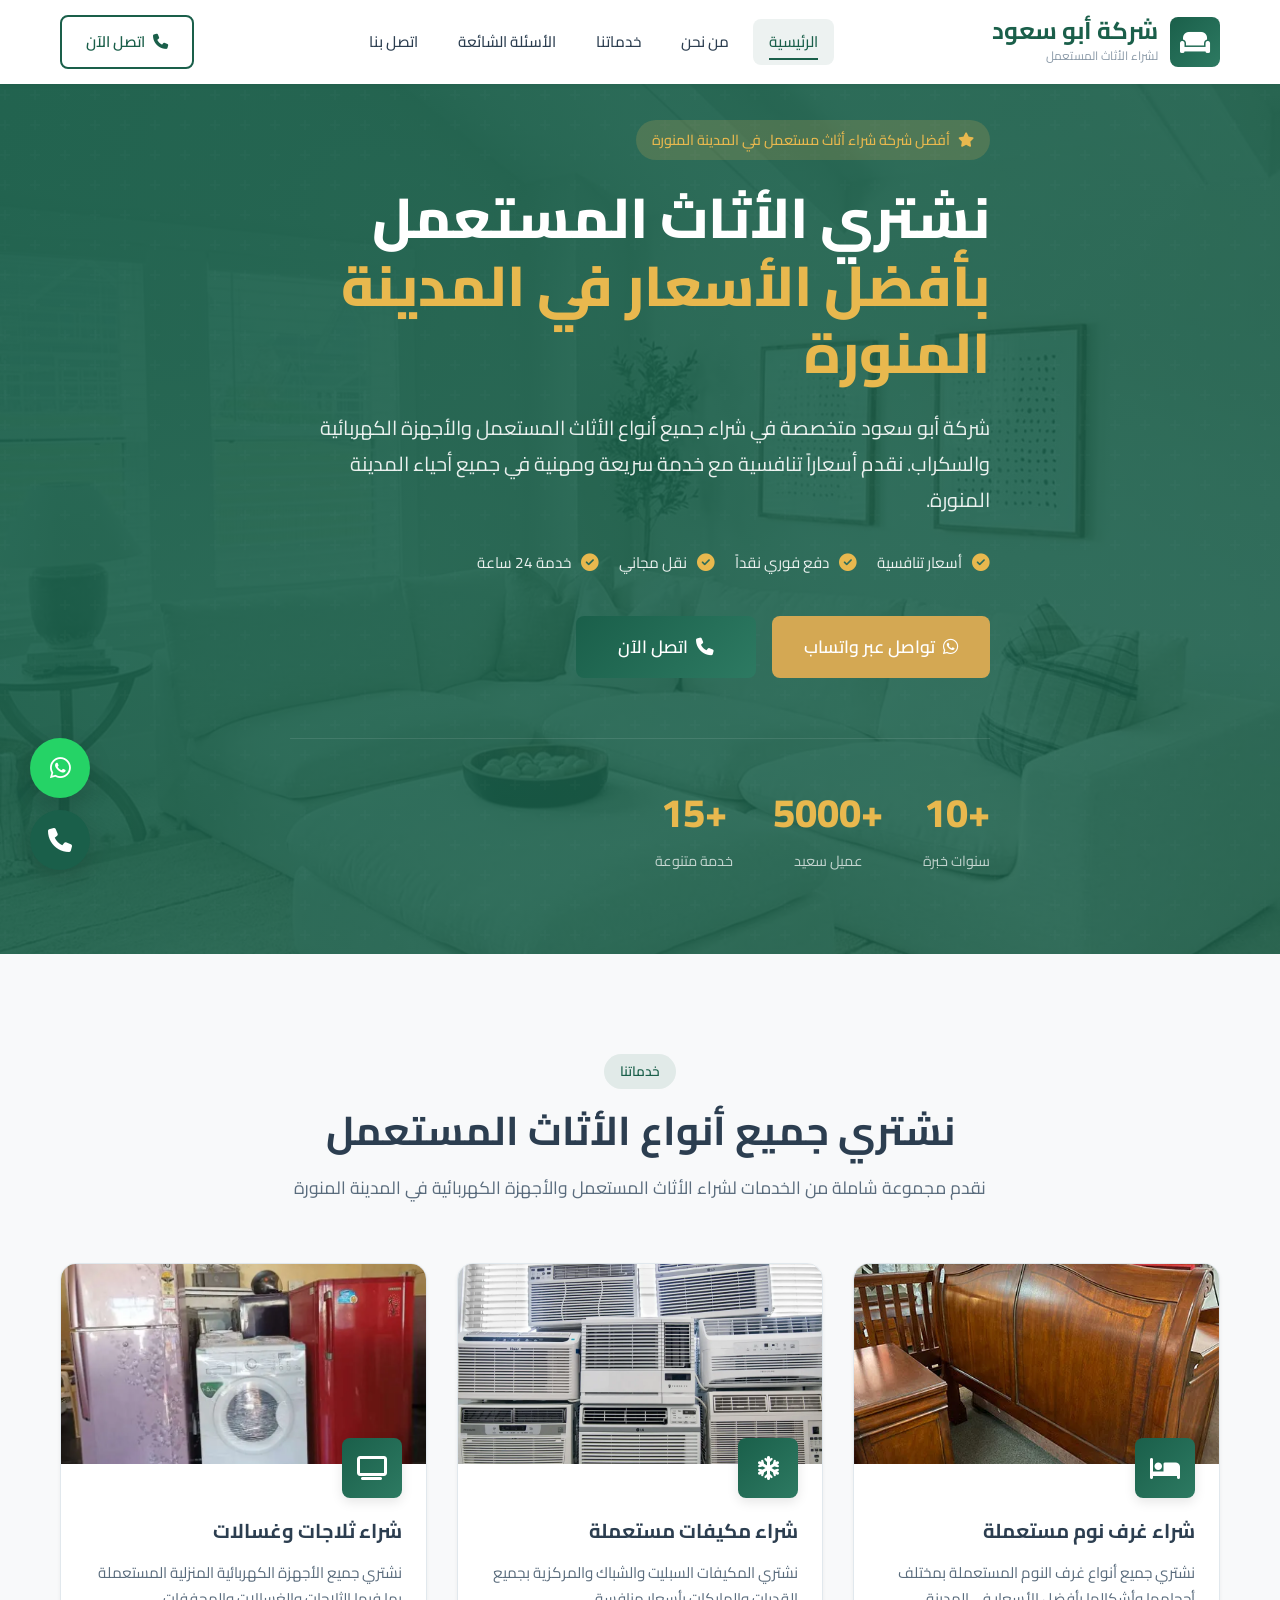
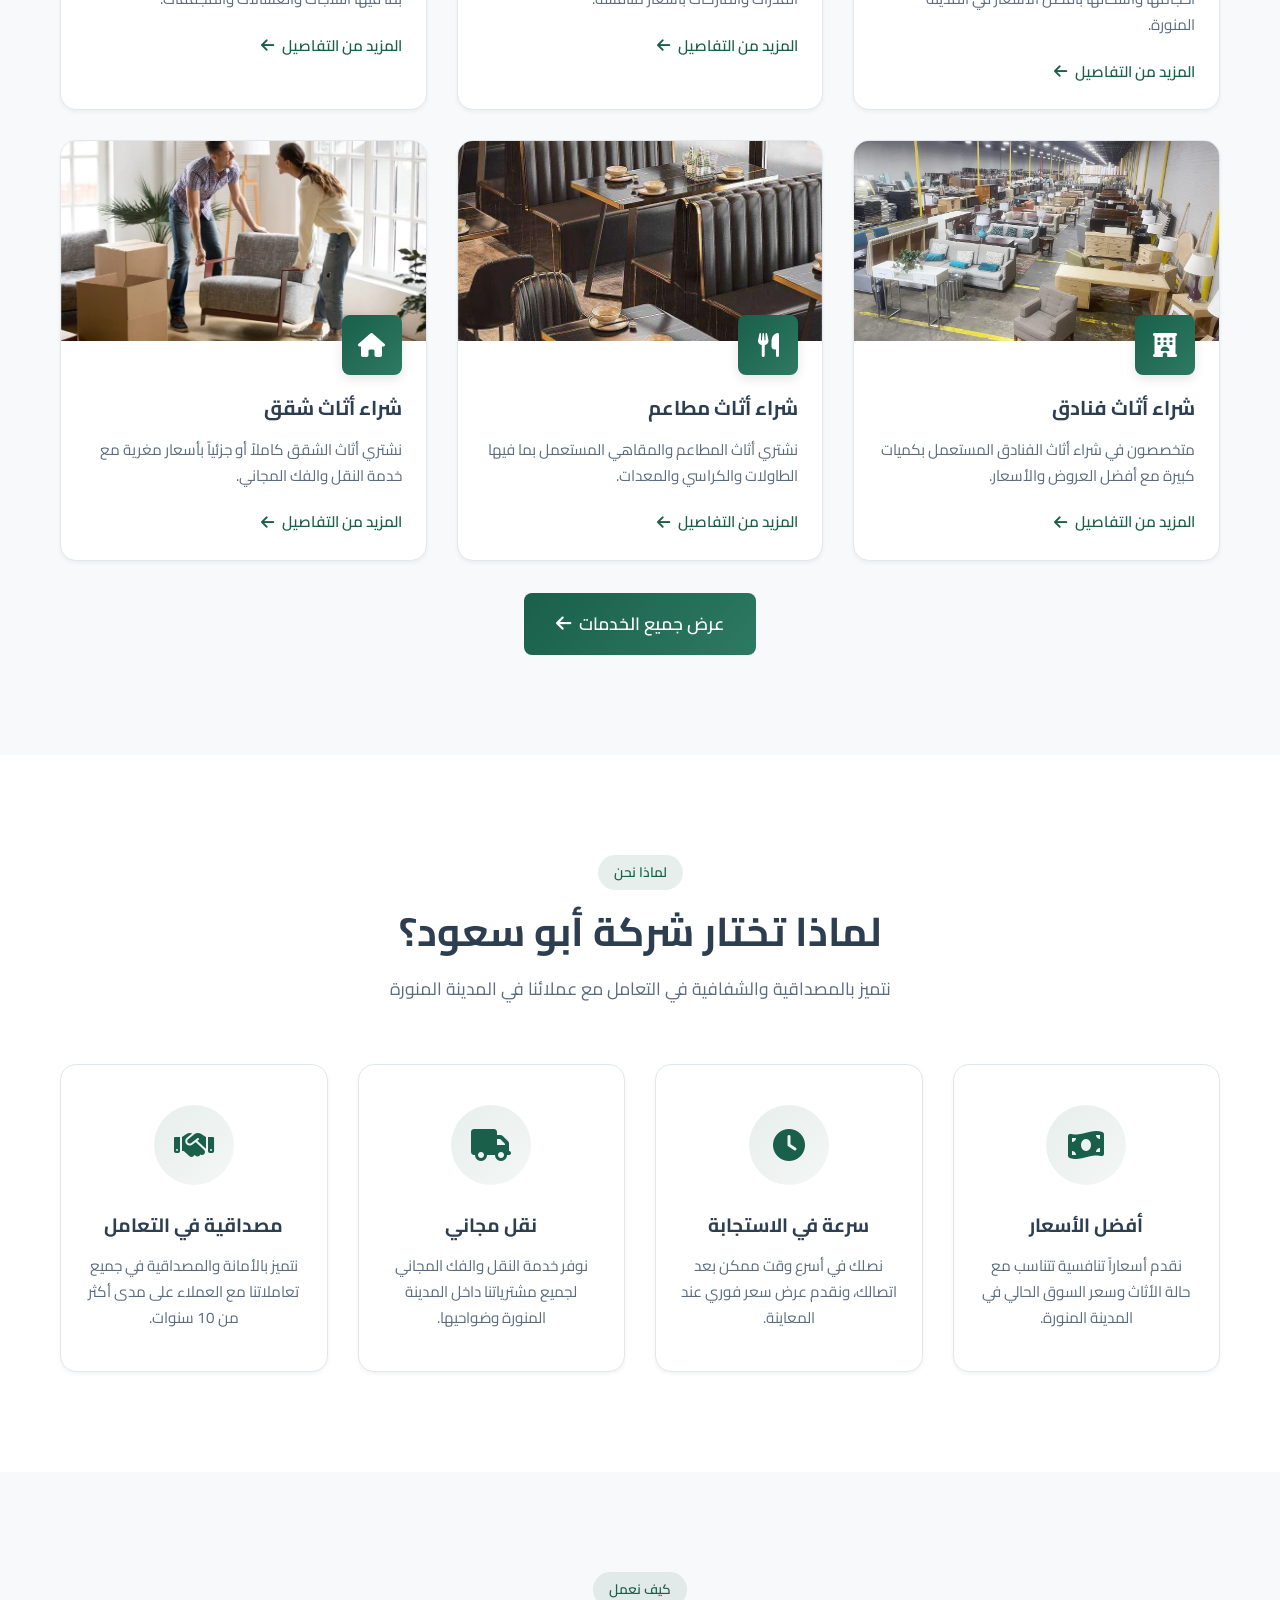
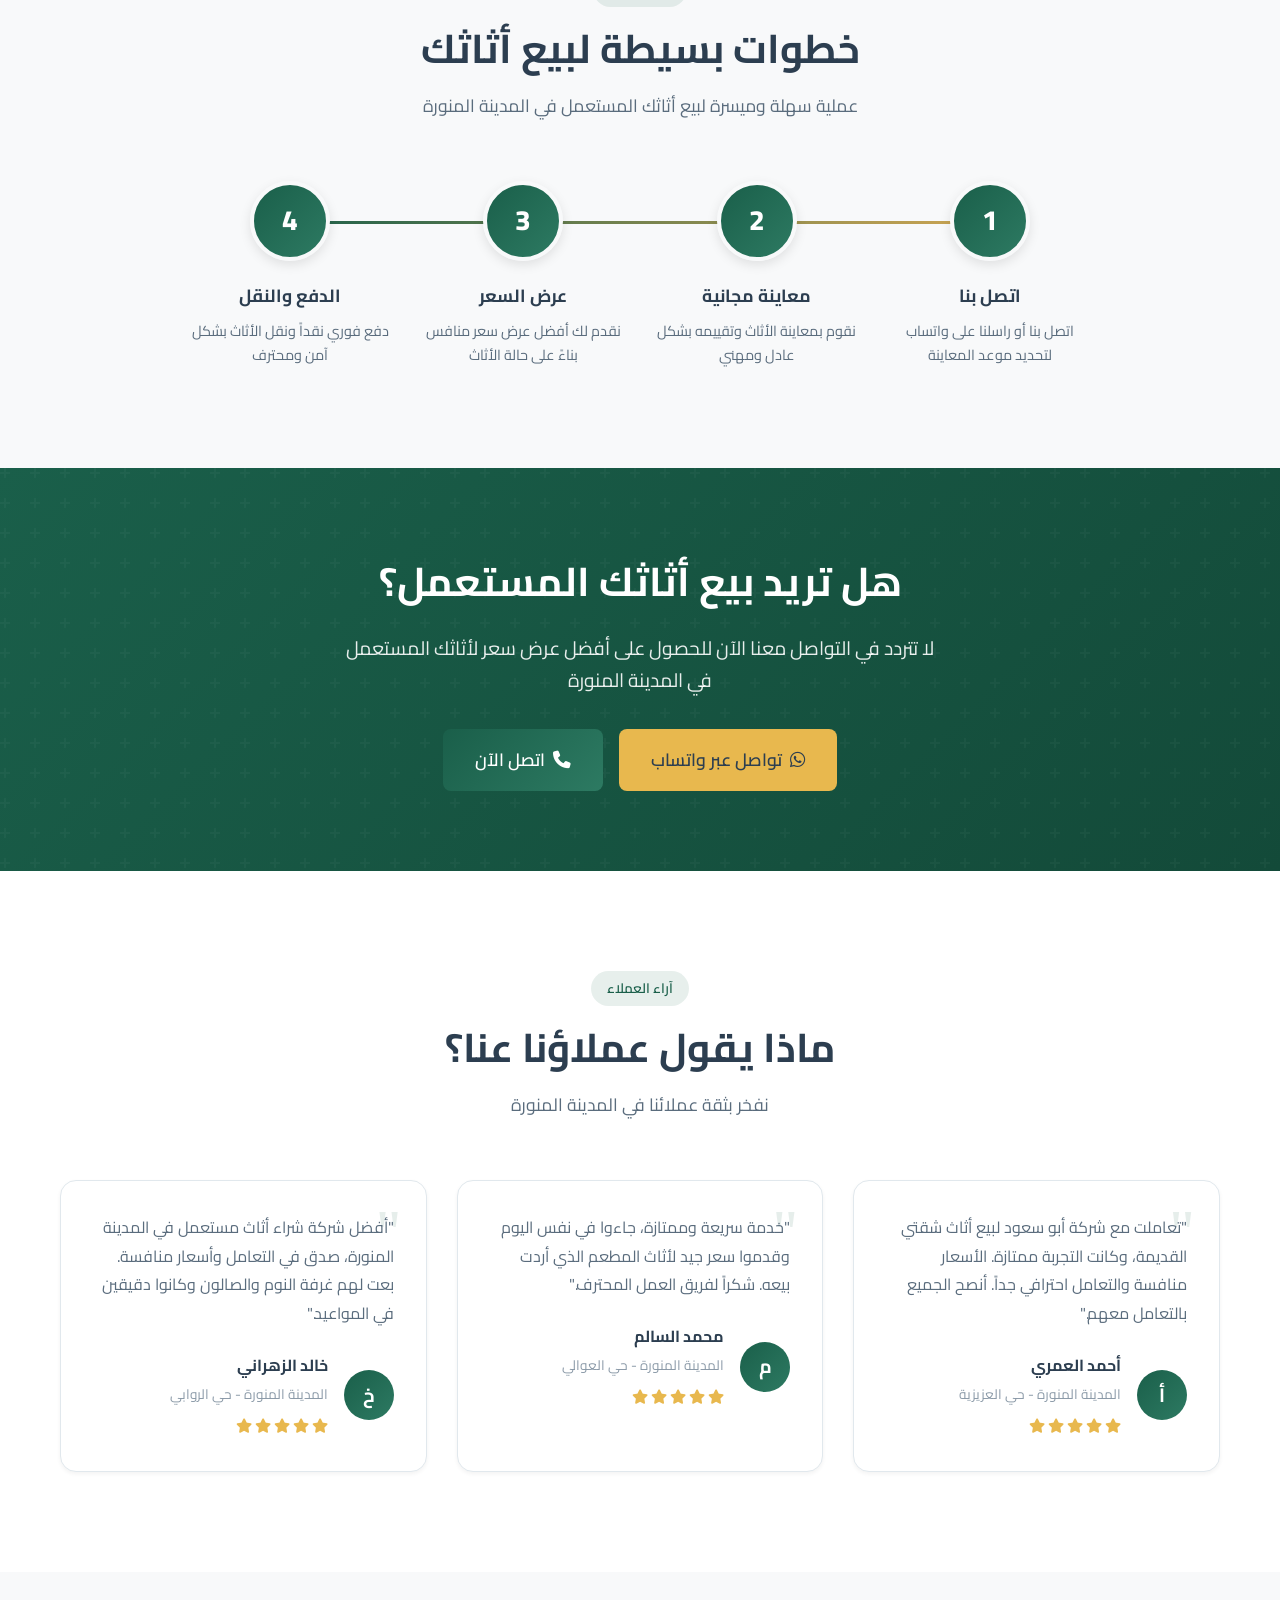
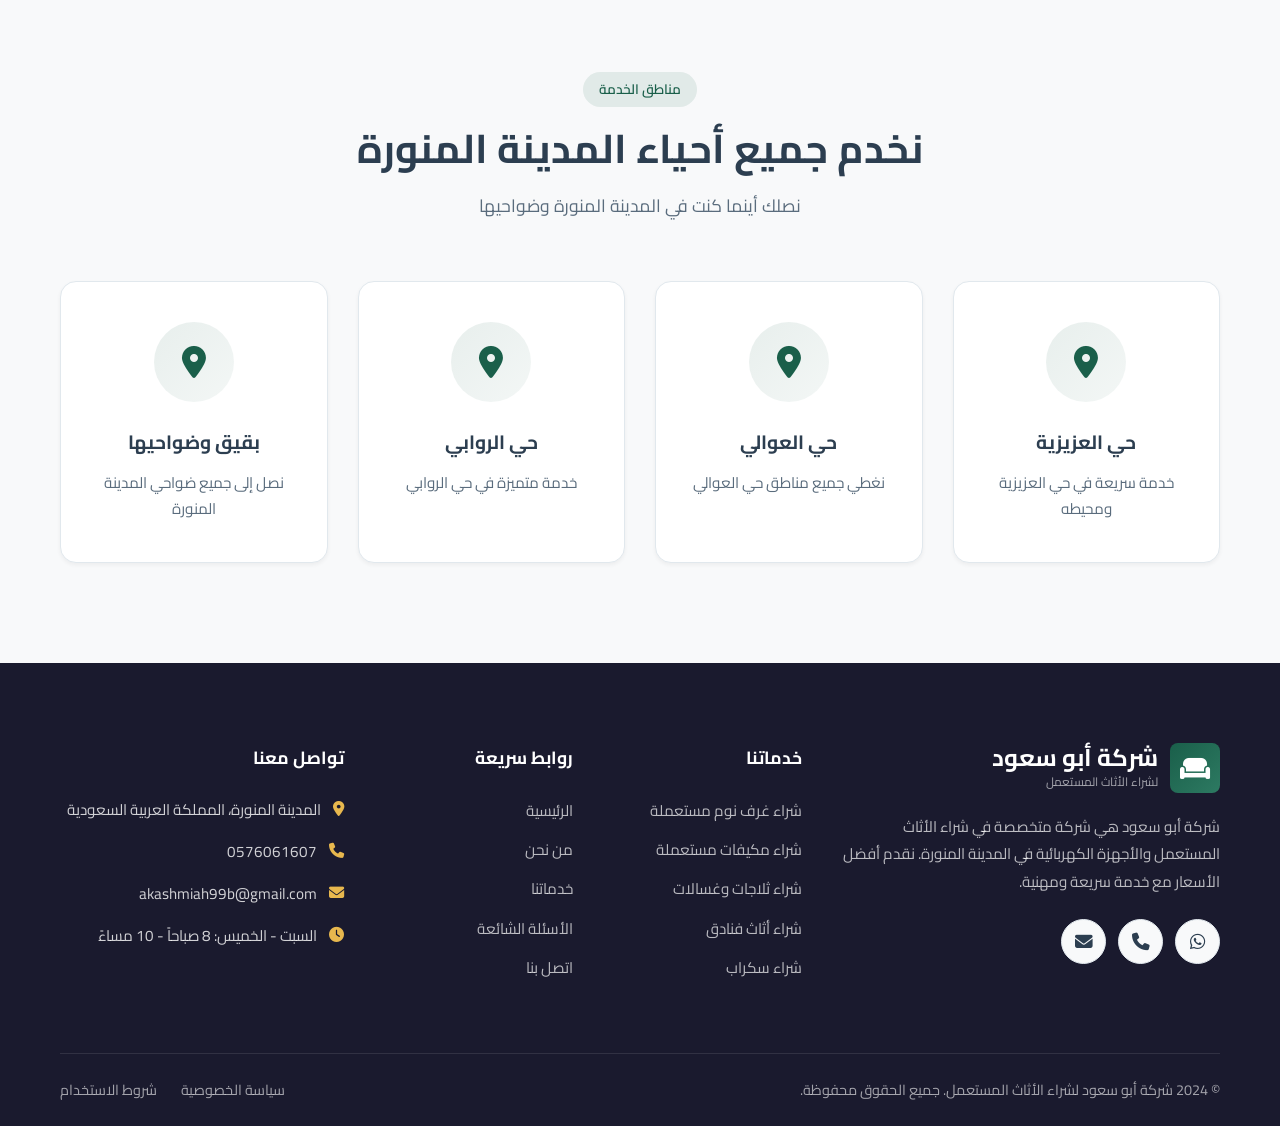
==== commit e395e94f: "more updates" ====
--- a/index.html
+++ b/index.html
@@ -5,35 +5,35 @@
 <!-- Basic Meta Tags -->
 <meta charset="utf-8"/>
 <meta content="width=device-width, initial-scale=1.0" name="viewport"/>
-<meta content="شركة أسفار لشراء الأثاث المستعمل في المدينة المنورة - نشتري جميع أنواع الأثاث المستعمل والأجهزة الكهربائية بأفضل الأسعار. اتصل الآن للحصول على عرض سعر فوري." name="description"/>
-<meta content="شراء أثاث مستعمل المدينة المنورة, شراء غرف نوم مستعملة, شراء مكيفات مستعملة, شراء ثلاجات, شراء أثاث فنادق, شراء سكراب, شركة أسفار" name="keywords"/>
-<meta content="شركة أسفار لشراء الأثاث المستعمل" name="author"/>
+<meta content="شركة أبو سعود لشراء الأثاث المستعمل في المدينة المنورة - نشتري جميع أنواع الأثاث المستعمل والأجهزة الكهربائية بأفضل الأسعار. اتصل الآن للحصول على عرض سعر فوري." name="description"/>
+<meta content="شراء أثاث مستعمل المدينة المنورة, شراء غرف نوم مستعملة, شراء مكيفات مستعملة, شراء ثلاجات, شراء أثاث فنادق, شراء سكراب, شركة أبو سعود" name="keywords"/>
+<meta content="شركة أبو سعود لشراء الأثاث المستعمل" name="author"/>
 <meta content="index, follow" name="robots"/>
 <meta content="#1a5f4a" name="theme-color"/>
 <!-- Canonical URL -->
-<link href="https://asfar-furniture.com/" rel="canonical"/>
+<link href="https://abusaud-furniture.com/" rel="canonical"/>
 <!-- Hreflang -->
-<link href="https://asfar-furniture.com/" hreflang="ar" rel="alternate"/>
+<link href="https://abusaud-furniture.com/" hreflang="ar" rel="alternate"/>
 <!-- Open Graph Meta Tags -->
-<meta content="شركة أسفار | شراء الأثاث المستعمل في المدينة المنورة" property="og:title"/>
+<meta content="شركة أبو سعود | شراء الأثاث المستعمل في المدينة المنورة" property="og:title"/>
 <meta content="نشتري جميع أنواع الأثاث المستعمل والأجهزة الكهربائية بأفضل الأسعار في المدينة المنورة. اتصل الآن للحصول على عرض سعر فوري." property="og:description"/>
-<meta content="https://asfar-furniture.com/images/living-room-set.webp" property="og:image"/>
-<meta content="https://asfar-furniture.com/" property="og:url"/>
+<meta content="https://abusaud-furniture.com/images/living-room-set.webp" property="og:image"/>
+<meta content="https://abusaud-furniture.com/" property="og:url"/>
 <meta content="website" property="og:type"/>
 <meta content="ar_SA" property="og:locale"/>
-<meta content="شركة أسفار لشراء الأثاث المستعمل" property="og:site_name"/>
+<meta content="شركة أبو سعود لشراء الأثاث المستعمل" property="og:site_name"/>
 <!-- Twitter Card Meta Tags -->
 <meta content="summary_large_image" name="twitter:card"/>
-<meta content="شركة أسفار | شراء الأثاث المستعمل في المدينة المنورة" name="twitter:title"/>
+<meta content="شركة أبو سعود | شراء الأثاث المستعمل في المدينة المنورة" name="twitter:title"/>
 <meta content="نشتري جميع أنواع الأثاث المستعمل والأجهزة الكهربائية بأفضل الأسعار في المدينة المنورة." name="twitter:description"/>
-<meta content="https://asfar-furniture.com/images/living-room-set.webp" name="twitter:image"/>
+<meta content="https://abusaud-furniture.com/images/living-room-set.webp" name="twitter:image"/>
 <!-- Favicon -->
 <link href="images/favicon-32x32.png" rel="icon" sizes="32x32" type="image/png"/>
 <link href="images/favicon-16x16.png" rel="icon" sizes="16x16" type="image/png"/>
 <link href="images/apple-touch-icon.png" rel="apple-touch-icon" sizes="180x180"/>
 <link href="site.webmanifest" rel="manifest"/>
 <!-- Title -->
-<title>شركة أسفار | شراء الأثاث المستعمل في المدينة المنورة - أفضل الأسعار</title>
+<title>شركة أبو سعود | شراء الأثاث المستعمل في المدينة المنورة - أفضل الأسعار</title>
 <!-- Google Fonts -->
 <link href="https://fonts.googleapis.com" rel="preconnect"/>
 <link crossorigin="" href="https://fonts.gstatic.com" rel="preconnect"/>
@@ -53,9 +53,9 @@
     {
         "@context": "https://schema.org",
         "@type": "LocalBusiness",
-        "name": "شركة أسفار لشراء الأثاث المستعمل",
+        "name": "شركة أبو سعود لشراء الأثاث المستعمل",
         "description": "نشتري جميع أنواع الأثاث المستعمل والأجهزة الكهربائية بأفضل الأسعار في المدينة المنورة",
-        "url": "https://asfar-furniture.com",
+        "url": "https://abusaud-furniture.com",
         "telephone": "+966576061607",
         "email": "akashmiah99b@gmail.com",
         "address": {
@@ -69,7 +69,7 @@
             "latitude": "24.5247",
             "longitude": "39.5692"
         },
-        "image": "https://asfar-furniture.com/images/living-room-set.webp",
+        "image": "https://abusaud-furniture.com/images/living-room-set.webp",
         "priceRange": "$$",
         "openingHours": "Mo-Sa 08:00-22:00",
         "areaServed": "المدينة المنورة وضواحيها",
@@ -81,8 +81,8 @@
     {
         "@context": "https://schema.org",
         "@type": "WebSite",
-        "name": "شركة أسفار لشراء الأثاث المستعمل",
-        "url": "https://asfar-furniture.com",
+        "name": "شركة أبو سعود لشراء الأثاث المستعمل",
+        "url": "https://abusaud-furniture.com",
     }
     </script>
 </head>
@@ -96,7 +96,7 @@
 <i class="fas fa-couch"></i>
 </div>
 <div class="logo-text">
-<span class="logo-title">شركة أسفار</span>
+<span class="logo-title">شركة أبو سعود</span>
 <span class="logo-subtitle">لشراء الأثاث المستعمل</span>
 </div>
 </a>
@@ -134,7 +134,7 @@
 <span>بأفضل الأسعار في المدينة المنورة</span>
 </h1>
 <p class="hero-description">
-                    شركة أسفار متخصصة في شراء جميع أنواع الأثاث المستعمل والأجهزة الكهربائية والسكراب. 
+                    شركة أبو سعود متخصصة في شراء جميع أنواع الأثاث المستعمل والأجهزة الكهربائية والسكراب. 
                     نقدم أسعاراً تنافسية مع خدمة سريعة ومهنية في جميع أحياء المدينة المنورة.
                 </p>
 <div class="hero-features">
@@ -321,7 +321,7 @@
 <div class="container">
 <div class="section-header animate-on-scroll">
 <span class="section-label">لماذا نحن</span>
-<h2 class="section-title">لماذا تختار شركة أسفار؟</h2>
+<h2 class="section-title">لماذا تختار شركة أبو سعود؟</h2>
 <p class="section-description">
                     نتميز بالمصداقية والشفافية في التعامل مع عملائنا في المدينة المنورة
                 </p>
@@ -434,7 +434,7 @@
 <div class="testimonials-grid">
 <article class="testimonial-card animate-on-scroll">
 <p class="testimonial-text">
-                        "تعاملت مع شركة أسفار لبيع أثاث شقتي القديمة، وكانت التجربة ممتازة. الأسعار منافسة والتعامل احترافي جداً. أنصح الجميع بالتعامل معهم."
+                        "تعاملت مع شركة أبو سعود لبيع أثاث شقتي القديمة، وكانت التجربة ممتازة. الأسعار منافسة والتعامل احترافي جداً. أنصح الجميع بالتعامل معهم."
                     </p>
 <div class="testimonial-author">
 <div class="testimonial-avatar">أ</div>
@@ -545,13 +545,13 @@
 <i class="fas fa-couch"></i>
 </div>
 <div class="logo-text">
-<span class="logo-title">شركة أسفار</span>
+<span class="logo-title">شركة أبو سعود</span>
 <span class="logo-subtitle">لشراء الأثاث المستعمل</span>
 </div>
 </a>
 </div>
 <p class="footer-description">
-                        شركة أسفار هي شركة متخصصة في شراء الأثاث المستعمل والأجهزة الكهربائية في المدينة المنورة. نقدم أفضل الأسعار مع خدمة سريعة ومهنية.
+                        شركة أبو سعود هي شركة متخصصة في شراء الأثاث المستعمل والأجهزة الكهربائية في المدينة المنورة. نقدم أفضل الأسعار مع خدمة سريعة ومهنية.
                     </p>
 <div class="contact-social">
 <a aria-label="واتساب" class="social-link" href="https://wa.me/966576061607" target="_blank">
@@ -609,7 +609,7 @@
 </div>
 <div class="footer-bottom">
 <p class="footer-copyright">
-                    © 2024 شركة أسفار لشراء الأثاث المستعمل. جميع الحقوق محفوظة.
+                    © 2024 شركة أبو سعود لشراء الأثاث المستعمل. جميع الحقوق محفوظة.
                 </p>
 <div class="footer-legal">
 <a href="#">سياسة الخصوصية</a>
